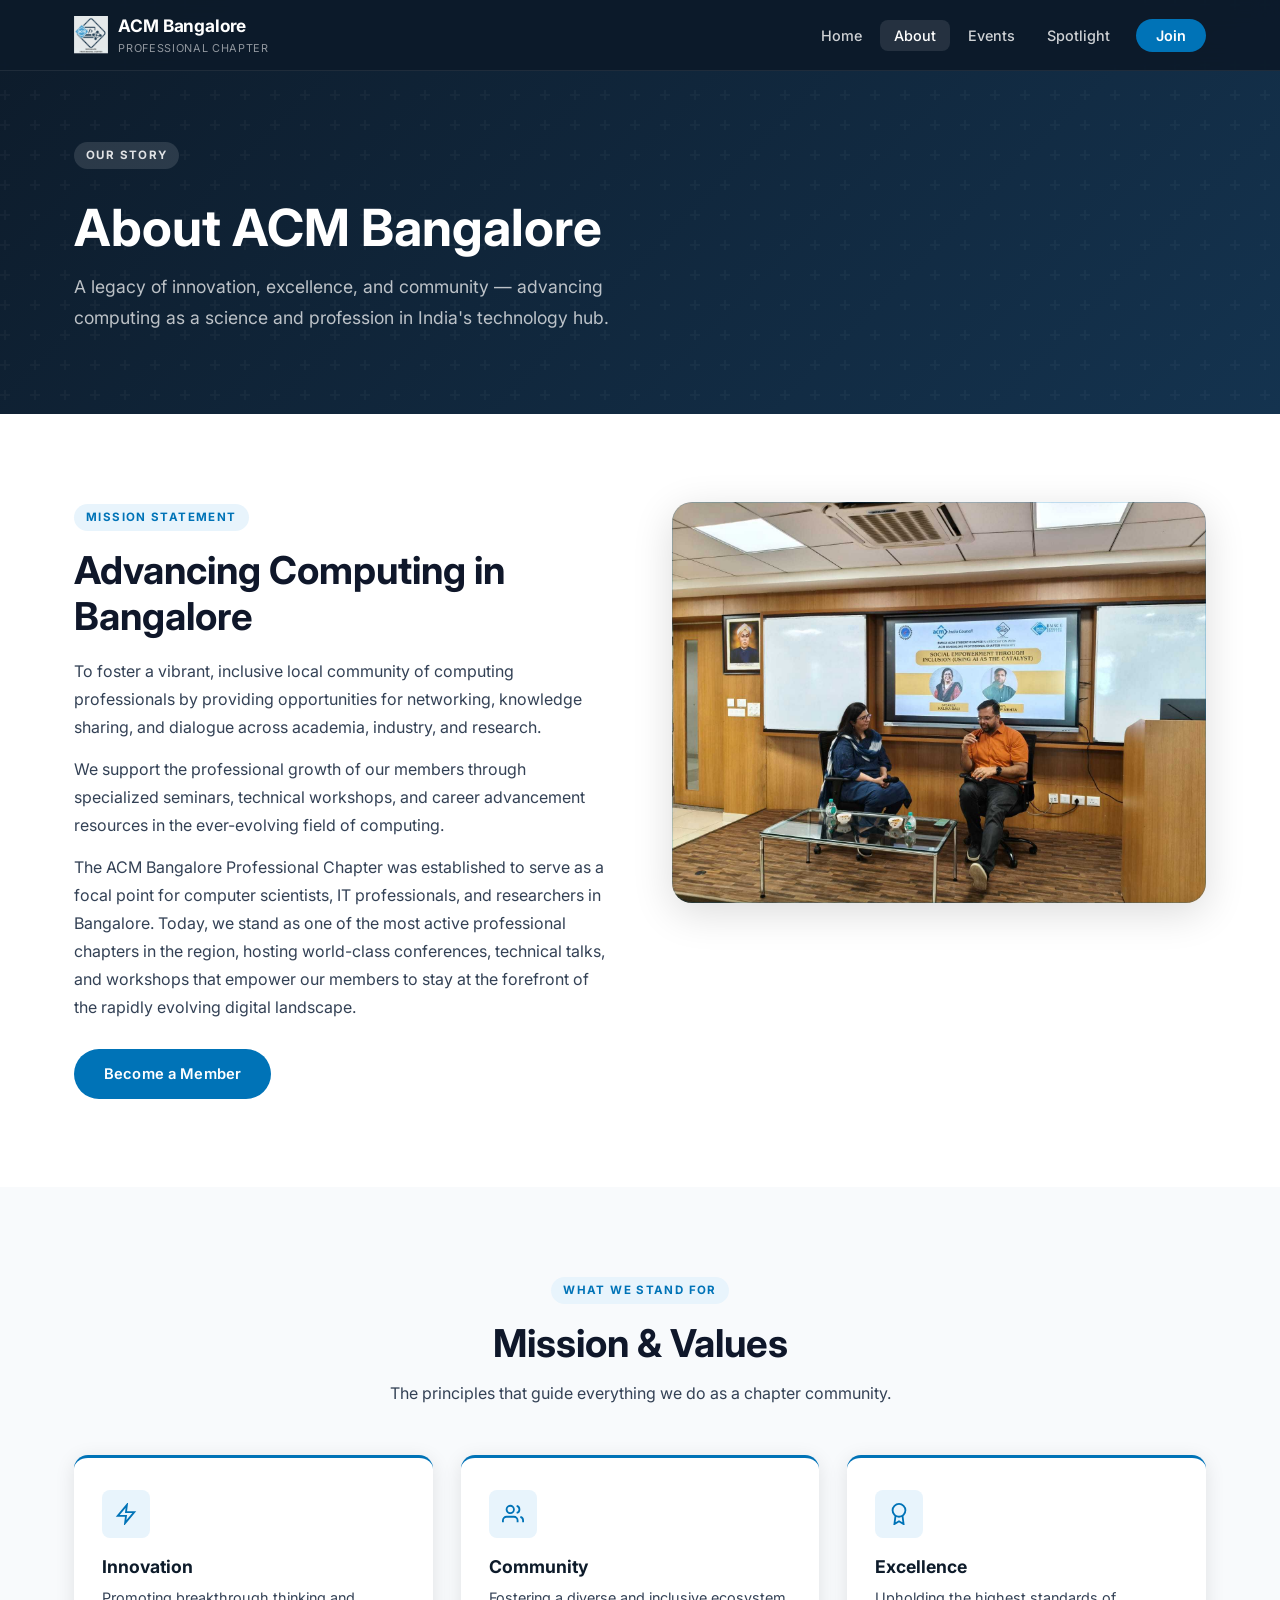
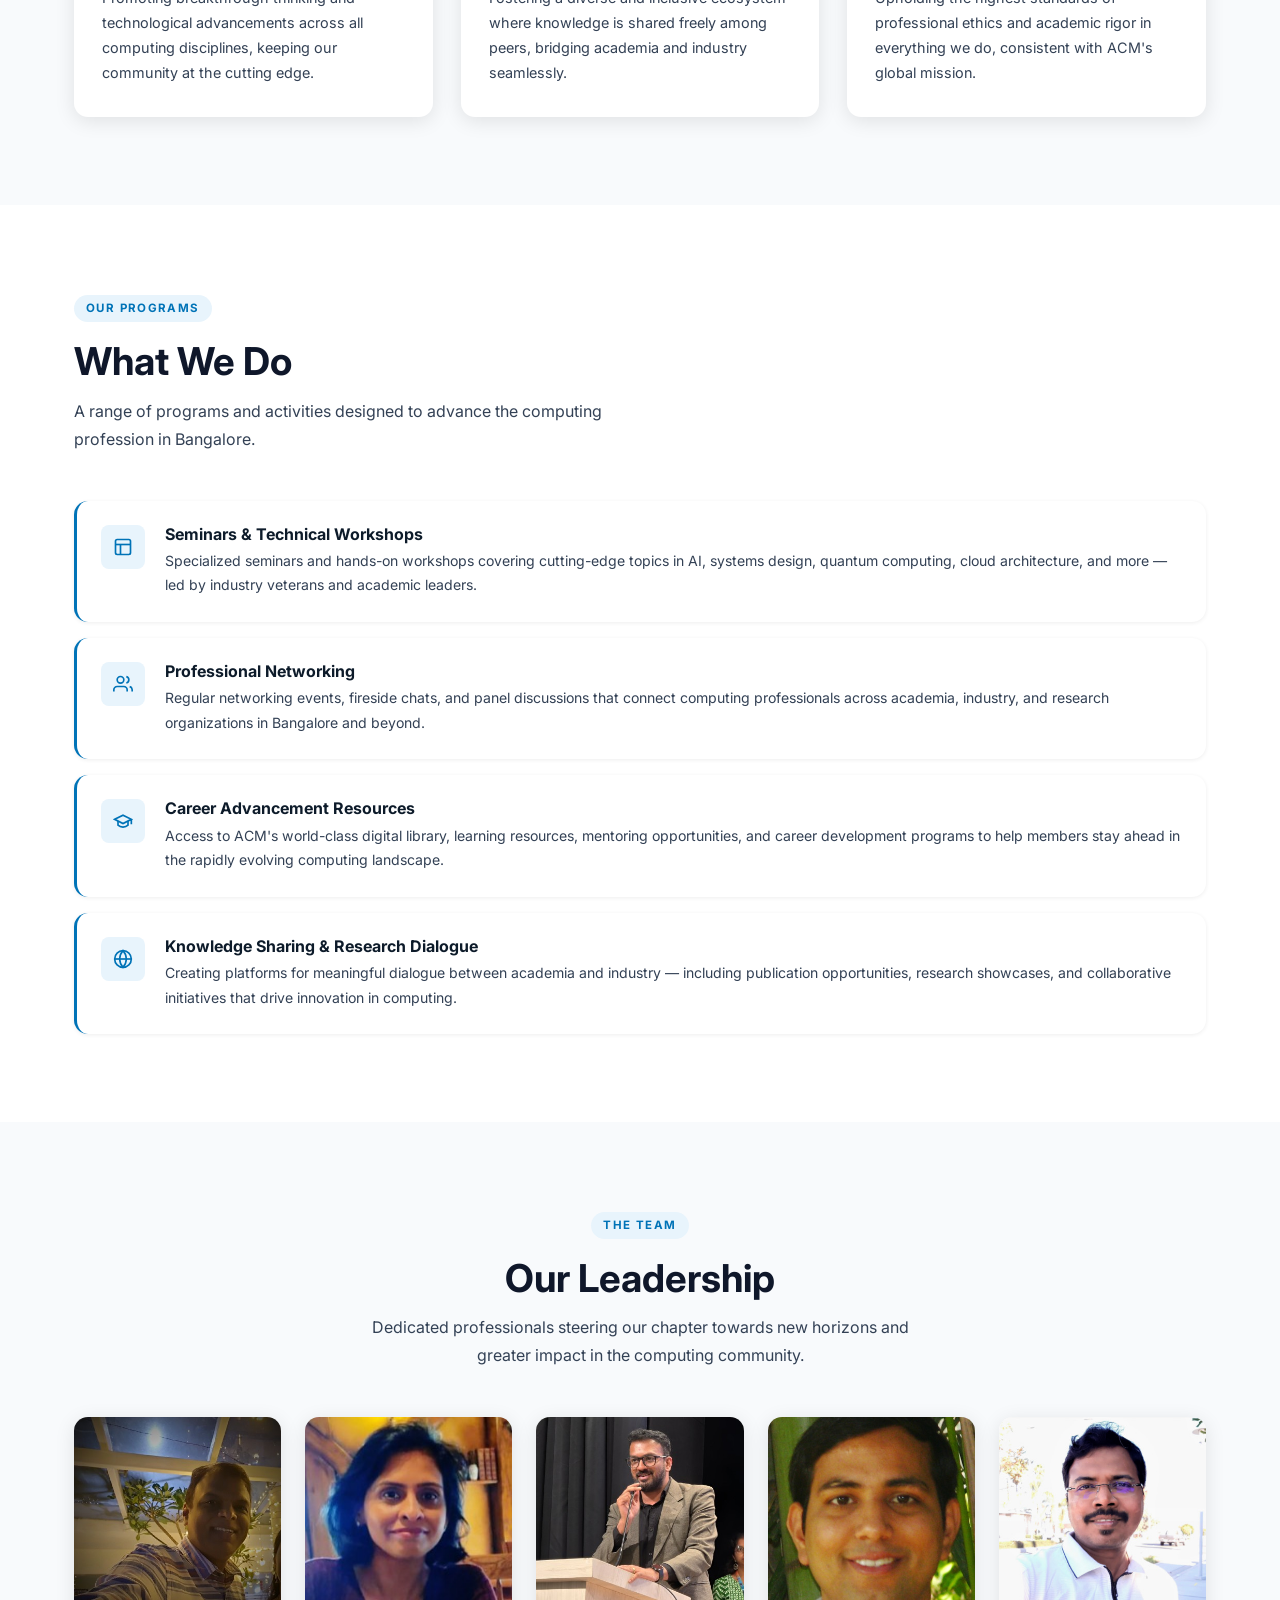
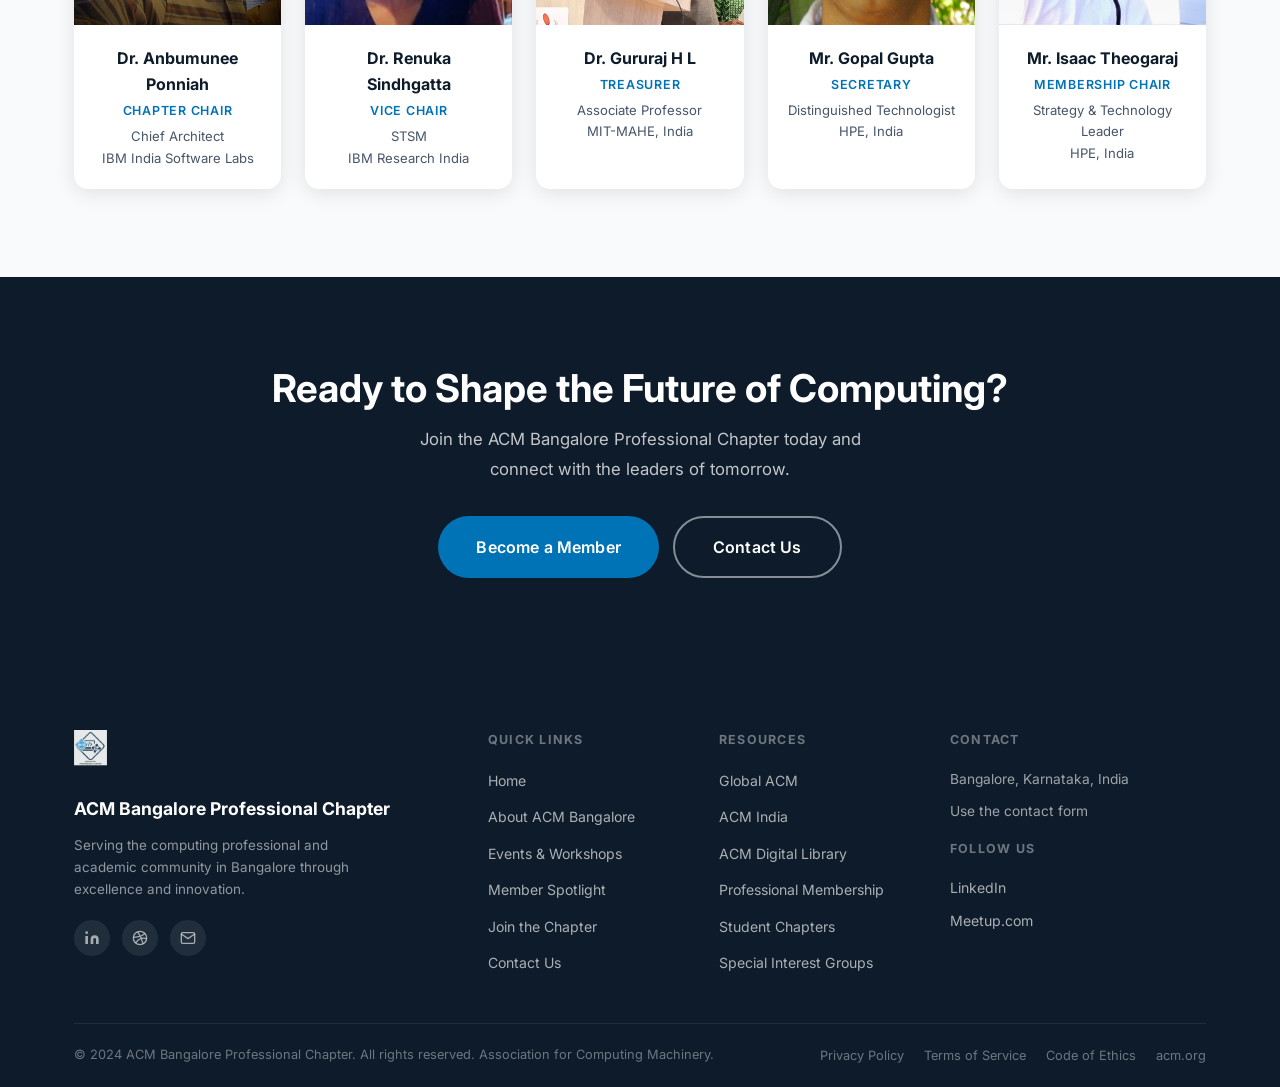
==== about.html @ e09d0a2e "Initial commit: ACM Bangalore Professional Chapter Website" ====
<!DOCTYPE html>
<html lang="en">
<head>
  <meta charset="UTF-8" />
  <meta name="viewport" content="width=device-width, initial-scale=1.0" />
  <title>About — ACM Bangalore Professional Chapter</title>
  <meta name="description" content="Learn about the ACM Bangalore Professional Chapter — our mission, values, and the leadership team driving our community forward." />
  <link rel="stylesheet" href="style.css" />
  <style>
    /* ---- MISSION COLUMNS ---- */
    .mission-block {
      display: grid;
      grid-template-columns: 1fr 1fr;
      gap: 64px;
      align-items: start;
    }
    .mission-block__visual {
      border-radius: 20px;
      overflow: hidden;
      box-shadow: var(--shadow-lg);
      aspect-ratio: 4/3;
      position: relative;
    }
    .mission-block__visual img {
      width: 100%; height: 100%;
      object-fit: cover;
      object-position: center;
    }
    .mission-block__visual::after {
      content: '';
      position: absolute;
      inset: 0;
      border-radius: 20px;
      border: 1.5px solid rgba(0,115,183,0.2);
      pointer-events: none;
    }

    /* ---- VALUES ---- */
    .value-card {
      background: var(--white);
      border-radius: var(--radius);
      padding: 32px 28px;
      box-shadow: var(--shadow-md);
      border-top: 3px solid var(--blue);
      transition: transform var(--transition), box-shadow var(--transition);
    }
    .value-card:hover {
      transform: translateY(-4px);
      box-shadow: var(--shadow-lg);
    }
    .value-card__icon {
      width: 48px; height: 48px;
      background: var(--blue-light);
      border-radius: var(--radius-sm);
      display: flex;
      align-items: center;
      justify-content: center;
      color: var(--blue);
      margin-bottom: 18px;
    }
    .value-card h3 { color: var(--navy); font-size: 1.1rem; }
    .value-card p { margin-top: 8px; font-size: 0.9rem; }

    /* ---- LEADERSHIP ---- */
    .leadership-grid {
      display: grid;
      grid-template-columns: repeat(auto-fill, minmax(200px, 1fr));
      gap: 24px;
    }

    /* ---- WHAT WE DO ---- */
    .wwd-item {
      display: flex;
      gap: 20px;
      align-items: flex-start;
      padding: 24px;
      background: var(--white);
      border-radius: var(--radius);
      box-shadow: var(--shadow-sm);
      border-left: 3px solid var(--blue);
    }
    .wwd-item__icon {
      width: 44px; height: 44px;
      background: var(--blue-light);
      border-radius: var(--radius-sm);
      display: flex;
      align-items: center;
      justify-content: center;
      flex-shrink: 0;
      color: var(--blue);
    }
    .wwd-item h4 { color: var(--navy); font-size: 1rem; margin-bottom: 5px; }
    .wwd-item p  { font-size: 0.88rem; }

    @media (max-width: 850px) {
      .mission-block { grid-template-columns: 1fr; gap: 36px; }
    }
    @media (max-width: 600px) {
      .leadership-grid { grid-template-columns: repeat(2, 1fr); }
    }
    @media (max-width: 380px) {
      .leadership-grid { grid-template-columns: 1fr; }
    }
  </style>
</head>
<body>

  <!-- ============ NAVIGATION ============ -->
  <nav class="nav" role="navigation" aria-label="Main navigation">
    <div class="nav__inner">
      <a href="index.html" class="nav__brand">
        <img src="assets/image1.png" alt="ACM Bangalore Chapter Logo" class="nav__logo" />
        
        <div class="nav__name">
          ACM Bangalore
          <span>Professional Chapter</span>
        </div>
      </a>
      <ul class="nav__links" id="navLinks">
        <li><a href="index.html">Home</a></li>
        <li><a href="about.html" class="active">About</a></li>
        <li><a href="events.html">Events</a></li>
        <li><a href="spotlight.html">Spotlight</a></li>
        <li><a href="join.html" class="btn-join">Join</a></li>
      </ul>
      <button class="nav__toggle" id="navToggle" aria-label="Toggle menu">
        <span></span><span></span><span></span>
      </button>
    </div>
  </nav>

  <!-- ============ PAGE HERO ============ -->
  <div class="page-hero">
    <div class="container page-hero__content">
      <span class="section-label" style="background:rgba(255,255,255,0.12); color:rgba(255,255,255,0.85);">Our Story</span>
      <h1>About ACM Bangalore</h1>
      <p>A legacy of innovation, excellence, and community — advancing computing as a science and profession in India's technology hub.</p>
    </div>
  </div>

  <!-- ============ MISSION STATEMENT ============ -->
  <section class="section">
    <div class="container">
      <div class="mission-block">
        <div>
          <span class="section-label">Mission Statement</span>
          <h2>Advancing Computing in Bangalore</h2>
          <p style="margin-top: 18px; font-size: 1rem;">
            To foster a vibrant, inclusive local community of computing professionals by providing opportunities for networking, knowledge sharing, and dialogue across academia, industry, and research.
          </p>
          <p style="margin-top: 14px; font-size: 1rem;">
            We support the professional growth of our members through specialized seminars, technical workshops, and career advancement resources in the ever-evolving field of computing.
          </p>
          <p style="margin-top: 14px; font-size: 1rem;">
            The ACM Bangalore Professional Chapter was established to serve as a focal point for computer scientists, IT professionals, and researchers in Bangalore. Today, we stand as one of the most active professional chapters in the region, hosting world-class conferences, technical talks, and workshops that empower our members to stay at the forefront of the rapidly evolving digital landscape.
          </p>
          <div style="margin-top: 28px;">
            <a href="join.html" class="btn btn--primary">Become a Member</a>
          </div>
        </div>
        <div class="mission-block__visual">
          <img src="assets/image3.png" alt="Computing professionals collaborating" />
        </div>
      </div>
    </div>
  </section>

  <!-- ============ MISSION & VALUES ============ -->
  <section class="section section--gray">
    <div class="container">
      <div class="text-center" style="max-width: 560px; margin: 0 auto 48px;">
        <span class="section-label">What We Stand For</span>
        <h2>Mission &amp; Values</h2>
        <p style="margin-top: 12px;">The principles that guide everything we do as a chapter community.</p>
      </div>
      <div class="grid-3">
        <div class="value-card">
          <div class="value-card__icon">
            <svg width="22" height="22" viewBox="0 0 24 24" fill="none" stroke="currentColor" stroke-width="2"><polygon points="13 2 3 14 12 14 11 22 21 10 12 10 13 2"/></svg>
          </div>
          <h3>Innovation</h3>
          <p>Promoting breakthrough thinking and technological advancements across all computing disciplines, keeping our community at the cutting edge.</p>
        </div>
        <div class="value-card">
          <div class="value-card__icon">
            <svg width="22" height="22" viewBox="0 0 24 24" fill="none" stroke="currentColor" stroke-width="2"><path d="M17 21v-2a4 4 0 0 0-4-4H5a4 4 0 0 0-4 4v2"/><circle cx="9" cy="7" r="4"/><path d="M23 21v-2a4 4 0 0 0-3-3.87"/><path d="M16 3.13a4 4 0 0 1 0 7.75"/></svg>
          </div>
          <h3>Community</h3>
          <p>Fostering a diverse and inclusive ecosystem where knowledge is shared freely among peers, bridging academia and industry seamlessly.</p>
        </div>
        <div class="value-card">
          <div class="value-card__icon">
            <svg width="22" height="22" viewBox="0 0 24 24" fill="none" stroke="currentColor" stroke-width="2"><circle cx="12" cy="8" r="7"/><polyline points="8.21 13.89 7 23 12 20 17 23 15.79 13.88"/></svg>
          </div>
          <h3>Excellence</h3>
          <p>Upholding the highest standards of professional ethics and academic rigor in everything we do, consistent with ACM's global mission.</p>
        </div>
      </div>
    </div>
  </section>

  <!-- ============ WHAT WE DO ============ -->
  <section class="section">
    <div class="container">
      <div style="max-width: 560px; margin-bottom: 48px;">
        <span class="section-label">Our Programs</span>
        <h2>What We Do</h2>
        <p style="margin-top: 12px;">A range of programs and activities designed to advance the computing profession in Bangalore.</p>
      </div>
      <div style="display: flex; flex-direction: column; gap: 16px;">
        <div class="wwd-item">
          <div class="wwd-item__icon">
            <svg width="20" height="20" viewBox="0 0 24 24" fill="none" stroke="currentColor" stroke-width="2"><rect x="3" y="3" width="18" height="18" rx="2"/><path d="M3 9h18"/><path d="M9 21V9"/></svg>
          </div>
          <div>
            <h4>Seminars &amp; Technical Workshops</h4>
            <p>Specialized seminars and hands-on workshops covering cutting-edge topics in AI, systems design, quantum computing, cloud architecture, and more — led by industry veterans and academic leaders.</p>
          </div>
        </div>
        <div class="wwd-item">
          <div class="wwd-item__icon">
            <svg width="20" height="20" viewBox="0 0 24 24" fill="none" stroke="currentColor" stroke-width="2"><path d="M17 21v-2a4 4 0 0 0-4-4H5a4 4 0 0 0-4 4v2"/><circle cx="9" cy="7" r="4"/><path d="M23 21v-2a4 4 0 0 0-3-3.87"/><path d="M16 3.13a4 4 0 0 1 0 7.75"/></svg>
          </div>
          <div>
            <h4>Professional Networking</h4>
            <p>Regular networking events, fireside chats, and panel discussions that connect computing professionals across academia, industry, and research organizations in Bangalore and beyond.</p>
          </div>
        </div>
        <div class="wwd-item">
          <div class="wwd-item__icon">
            <svg width="20" height="20" viewBox="0 0 24 24" fill="none" stroke="currentColor" stroke-width="2"><path d="M22 10v6M2 10l10-5 10 5-10 5z"/><path d="M6 12v5c3 3 9 3 12 0v-5"/></svg>
          </div>
          <div>
            <h4>Career Advancement Resources</h4>
            <p>Access to ACM's world-class digital library, learning resources, mentoring opportunities, and career development programs to help members stay ahead in the rapidly evolving computing landscape.</p>
          </div>
        </div>
        <div class="wwd-item">
          <div class="wwd-item__icon">
            <svg width="20" height="20" viewBox="0 0 24 24" fill="none" stroke="currentColor" stroke-width="2"><circle cx="12" cy="12" r="10"/><line x1="2" y1="12" x2="22" y2="12"/><path d="M12 2a15.3 15.3 0 0 1 4 10 15.3 15.3 0 0 1-4 10 15.3 15.3 0 0 1-4-10 15.3 15.3 0 0 1 4-10z"/></svg>
          </div>
          <div>
            <h4>Knowledge Sharing &amp; Research Dialogue</h4>
            <p>Creating platforms for meaningful dialogue between academia and industry — including publication opportunities, research showcases, and collaborative initiatives that drive innovation in computing.</p>
          </div>
        </div>
      </div>
    </div>
  </section>

  <!-- ============ LEADERSHIP TEAM ============ -->
  <section class="section section--gray">
    <div class="container">
      <div class="text-center" style="max-width: 560px; margin: 0 auto 48px;">
        <span class="section-label">The Team</span>
        <h2>Our Leadership</h2>
        <p style="margin-top: 12px;">Dedicated professionals steering our chapter towards new horizons and greater impact in the computing community.</p>
      </div>
      <div class="leadership-grid">

        <div class="person-card">
          <img src="assets/image4.jpeg" alt="Dr. Anbumunee Ponniah" class="person-card__img" />
          <div class="person-card__body">
            <div class="person-card__name">Dr. Anbumunee Ponniah</div>
            <div class="person-card__role">Chapter Chair</div>
            <div class="person-card__org">Chief Architect<br>IBM India Software Labs</div>
          </div>
        </div>

        <div class="person-card">
          <img src="assets/image5.jpeg" alt="Dr. Renuka Sindhgatta" class="person-card__img" />
          <div class="person-card__body">
            <div class="person-card__name">Dr. Renuka Sindhgatta</div>
            <div class="person-card__role">Vice Chair</div>
            <div class="person-card__org">STSM<br>IBM Research India</div>
          </div>
        </div>

        <div class="person-card">
          <img src="assets/image6.jpeg" alt="Dr. Gururaj H L" class="person-card__img" />
          <div class="person-card__body">
            <div class="person-card__name">Dr. Gururaj H L</div>
            <div class="person-card__role">Treasurer</div>
            <div class="person-card__org">Associate Professor<br>MIT-MAHE, India</div>
          </div>
        </div>

        <div class="person-card">
          <img src="assets/image7.jpeg" alt="Mr. Gopal Gupta" class="person-card__img" />
          <div class="person-card__body">
            <div class="person-card__name">Mr. Gopal Gupta</div>
            <div class="person-card__role">Secretary</div>
            <div class="person-card__org">Distinguished Technologist<br>HPE, India</div>
          </div>
        </div>

        <div class="person-card">
          <img src="assets/image8.jpeg" alt="Mr. Isaac Theogaraj" class="person-card__img" />
          <div class="person-card__body">
            <div class="person-card__name">Mr. Isaac Theogaraj</div>
            <div class="person-card__role">Membership Chair</div>
            <div class="person-card__org">Strategy &amp; Technology Leader<br>HPE, India</div>
          </div>
        </div>

      </div>
    </div>
  </section>

  <!-- ============ CTA ============ -->
  <section class="section section--navy">
    <div class="container text-center">
      <h2 style="color:var(--white);">Ready to Shape the Future of Computing?</h2>
      <p style="margin-top: 14px; font-size: 1.05rem; max-width: 500px; margin-left: auto; margin-right: auto;">
        Join the ACM Bangalore Professional Chapter today and connect with the leaders of tomorrow.
      </p>
      <div style="display: flex; gap: 14px; justify-content: center; flex-wrap: wrap; margin-top: 32px;">
        <a href="join.html" class="btn btn--primary btn--lg">Become a Member</a>
        <a href="join.html#contact" class="btn btn--outline btn--lg">Contact Us</a>
      </div>
    </div>
  </section>

  <!-- ============ FOOTER ============ -->
  <footer class="footer" role="contentinfo">
    <div class="container">
      <div class="footer__grid">
        <div class="footer__brand">
          <div style="display:flex; align-items:center; gap:10px; margin-bottom:14px;">
            <img src="assets/image1.png" alt="ACM Bangalore Logo" style="height:36px; width:auto;" />
            
          </div>
          <div class="footer__brand-name">ACM Bangalore Professional Chapter</div>
          <p class="footer__tagline">Serving the computing professional and academic community in Bangalore through excellence and innovation.</p>
          <div class="footer__social">
            <a href="https://www.linkedin.com/in/acm-bangalore-professional-chapter-041b463b0/" target="_blank" rel="noopener" aria-label="LinkedIn">
              <svg width="16" height="16" viewBox="0 0 24 24" fill="currentColor"><path d="M16 8a6 6 0 0 1 6 6v7h-4v-7a2 2 0 0 0-2-2 2 2 0 0 0-2 2v7h-4v-7a6 6 0 0 1 6-6z"/><rect x="2" y="9" width="4" height="12"/><circle cx="4" cy="4" r="2"/></svg>
            </a>
            <a href="https://www.meetup.com/acm-bangalore/" target="_blank" rel="noopener" aria-label="Meetup">
              <svg width="16" height="16" viewBox="0 0 24 24" fill="none" stroke="currentColor" stroke-width="2"><circle cx="12" cy="12" r="10"/><path d="M8.56 2.75c4.37 6.03 6.02 9.42 8.03 17.72m2.54-15.38c-3.72 4.35-8.94 5.66-16.88 5.85m19.5 1.9c-3.5-.93-6.63-.82-8.94 0-2.58.92-5.01 2.86-7.44 6.32"/></svg>
            </a>
            <a href="mailto:contact@acmbangalore.org" aria-label="Email">
              <svg width="16" height="16" viewBox="0 0 24 24" fill="none" stroke="currentColor" stroke-width="2"><path d="M4 4h16c1.1 0 2 .9 2 2v12c0 1.1-.9 2-2 2H4c-1.1 0-2-.9-2-2V6c0-1.1.9-2 2-2z"/><polyline points="22,6 12,13 2,6"/></svg>
            </a>
          </div>
        </div>
        <div>
          <div class="footer__heading">Quick Links</div>
          <ul class="footer__links">
            <li><a href="index.html">Home</a></li>
            <li><a href="about.html">About ACM Bangalore</a></li>
            <li><a href="events.html">Events &amp; Workshops</a></li>
            <li><a href="spotlight.html">Member Spotlight</a></li>
            <li><a href="join.html">Join the Chapter</a></li>
            <li><a href="join.html#contact">Contact Us</a></li>
          </ul>
        </div>
        <div>
          <div class="footer__heading">Resources</div>
          <ul class="footer__links">
            <li><a href="https://www.acm.org/" target="_blank" rel="noopener">Global ACM</a></li>
            <li><a href="https://india.acm.org/" target="_blank" rel="noopener">ACM India</a></li>
            <li><a href="https://dl.acm.org/" target="_blank" rel="noopener">ACM Digital Library</a></li>
            <li><a href="https://www.acm.org/membership" target="_blank" rel="noopener">Professional Membership</a></li>
            <li><a href="https://www.acm.org/chapters/student-chapters" target="_blank" rel="noopener">Student Chapters</a></li>
            <li><a href="https://www.acm.org/special-interest-groups" target="_blank" rel="noopener">Special Interest Groups</a></li>
          </ul>
        </div>
        <div class="footer__contact">
          <div class="footer__heading">Contact</div>
          <p>Bangalore, Karnataka, India</p>
          <p>Use the contact form</p>
          <div style="margin-top:16px;">
            <div class="footer__heading">Follow Us</div>
            <ul class="footer__links">
              <li><a href="https://www.linkedin.com/in/acm-bangalore-professional-chapter-041b463b0/" target="_blank" rel="noopener">LinkedIn</a></li>
              <li><a href="https://www.meetup.com/acm-bangalore/" target="_blank" rel="noopener">Meetup.com</a></li>
            </ul>
          </div>
        </div>
      </div>
      <div class="footer__bottom">
        <p>© 2024 ACM Bangalore Professional Chapter. All rights reserved. Association for Computing Machinery.</p>
        <div class="footer__bottom-links">
          <a href="#">Privacy Policy</a>
          <a href="#">Terms of Service</a>
          <a href="#">Code of Ethics</a>
          <a href="https://www.acm.org/" target="_blank" rel="noopener">acm.org</a>
        </div>
      </div>
    </div>
  </footer>

  <script>
    const toggle = document.getElementById('navToggle');
    const links  = document.getElementById('navLinks');
    toggle.addEventListener('click', () => links.classList.toggle('open'));
  </script>
</body>
</html>
---- style.css ----
/* ============================================================
   ACM Bangalore Professional Chapter — Shared Stylesheet
   ============================================================ */

/* --- Google Fonts --- */
@import url('https://fonts.googleapis.com/css2?family=Inter:wght@300;400;500;600;700;800&family=Playfair+Display:wght@700;800&display=swap');

/* --- CSS Variables --- */
:root {
  --navy:        #0d1b2a;
  --navy-light:  #162235;
  --blue:        #0073b7;
  --blue-dark:   #005a91;
  --blue-light:  #e8f4fc;
  --accent:      #e85d04;
  --gray-50:     #f8fafc;
  --gray-100:    #f1f5f9;
  --gray-200:    #e2e8f0;
  --gray-400:    #94a3b8;
  --gray-600:    #475569;
  --gray-700:    #334155;
  --gray-900:    #0f172a;
  --white:       #ffffff;
  --shadow-sm:   0 1px 4px rgba(0,0,0,0.07);
  --shadow-md:   0 4px 20px rgba(0,0,0,0.10);
  --shadow-lg:   0 10px 40px rgba(0,0,0,0.14);
  --radius:      14px;
  --radius-sm:   8px;
  --transition:  0.25s ease;
}

/* --- Reset & Base --- */
*, *::before, *::after { box-sizing: border-box; margin: 0; padding: 0; }

html { scroll-behavior: smooth; font-size: 16px; }

body {
  font-family: 'Inter', system-ui, sans-serif;
  color: var(--gray-900);
  background: var(--white);
  line-height: 1.65;
  -webkit-font-smoothing: antialiased;
}

img { max-width: 100%; display: block; }
a { text-decoration: none; color: inherit; }
ul { list-style: none; }

/* --- Typography --- */
h1, h2, h3, h4, h5 { font-weight: 700; line-height: 1.2; }
h1 { font-size: clamp(2rem, 4vw, 3.25rem); }
h2 { font-size: clamp(1.6rem, 3vw, 2.4rem); }
h3 { font-size: clamp(1.1rem, 2vw, 1.4rem); }
h4 { font-size: 1.05rem; }

p { color: var(--gray-700); line-height: 1.75; }

.section-label {
  display: inline-block;
  font-size: 0.72rem;
  font-weight: 700;
  letter-spacing: 0.12em;
  text-transform: uppercase;
  color: var(--blue);
  background: var(--blue-light);
  padding: 4px 12px;
  border-radius: 999px;
  margin-bottom: 16px;
}

/* --- Layout Utilities --- */
.container { max-width: 1180px; margin: 0 auto; padding: 0 24px; }
.section    { padding: 88px 0; }
.section--gray { background: var(--gray-50); }
.section--navy { background: var(--navy); color: var(--white); }
.section--navy p { color: rgba(255,255,255,0.75); }

.grid-2 { display: grid; grid-template-columns: repeat(auto-fit, minmax(280px, 1fr)); gap: 28px; }
.grid-3 { display: grid; grid-template-columns: repeat(auto-fit, minmax(260px, 1fr)); gap: 28px; }
.grid-4 { display: grid; grid-template-columns: repeat(auto-fit, minmax(220px, 1fr)); gap: 24px; }

.flex-center { display: flex; align-items: center; justify-content: center; }
.flex-between { display: flex; align-items: center; justify-content: space-between; }
.gap-sm { gap: 12px; }
.gap-md { gap: 20px; }

.text-center { text-align: center; }
.mt-xs { margin-top: 8px; }
.mt-sm { margin-top: 16px; }
.mt-md { margin-top: 28px; }
.mt-lg { margin-top: 48px; }

/* ============================================================
   NAVIGATION
   ============================================================ */
.nav {
  position: fixed;
  top: 0; left: 0; right: 0;
  z-index: 1000;
  background: rgba(13, 27, 42, 0.96);
  backdrop-filter: blur(12px);
  border-bottom: 1px solid rgba(255,255,255,0.08);
  transition: box-shadow var(--transition);
}

.nav__inner {
  display: flex;
  align-items: center;
  justify-content: space-between;
  height: 70px;
  max-width: 1180px;
  margin: 0 auto;
  padding: 0 24px;
}

.nav__brand {
  display: flex;
  align-items: center;
  gap: 10px;
  text-decoration: none;
}

.nav__logo {
  height: 38px;
  width: auto;
}

.nav__logo--acm {
  height: 30px;
  width: auto;
  opacity: 0.9;
}

.nav__name {
  font-size: 1.08rem;
  font-weight: 700;
  color: var(--white);
  letter-spacing: -0.01em;
}

.nav__name span {
  display: block;
  font-size: 0.68rem;
  font-weight: 400;
  letter-spacing: 0.06em;
  color: rgba(255,255,255,0.55);
  text-transform: uppercase;
}

.nav__links {
  display: flex;
  align-items: center;
  gap: 4px;
}

.nav__links a {
  color: rgba(255,255,255,0.8);
  font-size: 0.9rem;
  font-weight: 500;
  padding: 7px 14px;
  border-radius: var(--radius-sm);
  transition: all var(--transition);
}

.nav__links a:hover,
.nav__links a.active {
  color: var(--white);
  background: rgba(255,255,255,0.1);
}

.nav__links .btn-join {
  color: var(--white);
  background: var(--blue);
  padding: 8px 20px;
  border-radius: 999px;
  font-weight: 600;
  margin-left: 8px;
  transition: background var(--transition), transform var(--transition);
}

.nav__links .btn-join:hover {
  background: var(--blue-dark);
  transform: translateY(-1px);
}

/* Hamburger */
.nav__toggle {
  display: none;
  flex-direction: column;
  gap: 5px;
  cursor: pointer;
  padding: 4px;
}
.nav__toggle span {
  display: block;
  width: 24px; height: 2px;
  background: var(--white);
  border-radius: 2px;
  transition: var(--transition);
}

/* ============================================================
   BUTTONS
   ============================================================ */
.btn {
  display: inline-flex;
  align-items: center;
  gap: 8px;
  padding: 13px 30px;
  border-radius: 999px;
  font-size: 0.92rem;
  font-weight: 600;
  font-family: inherit;
  cursor: pointer;
  border: none;
  transition: all var(--transition);
  text-decoration: none;
  letter-spacing: 0.01em;
}

.btn--primary {
  background: var(--blue);
  color: var(--white);
}
.btn--primary:hover {
  background: var(--blue-dark);
  transform: translateY(-2px);
  box-shadow: 0 6px 20px rgba(0,115,183,0.35);
}

.btn--outline {
  background: transparent;
  color: var(--white);
  border: 2px solid rgba(255,255,255,0.5);
}
.btn--outline:hover {
  background: rgba(255,255,255,0.1);
  border-color: var(--white);
  transform: translateY(-2px);
}

.btn--outline-blue {
  background: transparent;
  color: var(--blue);
  border: 2px solid var(--blue);
}
.btn--outline-blue:hover {
  background: var(--blue);
  color: var(--white);
  transform: translateY(-2px);
}

.btn--accent {
  background: var(--accent);
  color: var(--white);
}
.btn--accent:hover {
  background: #c74d03;
  transform: translateY(-2px);
  box-shadow: 0 6px 20px rgba(232,93,4,0.35);
}

.btn--sm { padding: 9px 20px; font-size: 0.84rem; }
.btn--lg { padding: 16px 38px; font-size: 1rem; }

/* ============================================================
   PAGE HERO (non-home pages)
   ============================================================ */
.page-hero {
  background: linear-gradient(135deg, var(--navy) 0%, #14334f 100%);
  color: var(--white);
  padding: 140px 0 80px;
  position: relative;
  overflow: hidden;
}

.page-hero::before {
  content: '';
  position: absolute;
  inset: 0;
  background: url("data:image/svg+xml,%3Csvg width='60' height='60' viewBox='0 0 60 60' xmlns='http://www.w3.org/2000/svg'%3E%3Cg fill='none' fill-rule='evenodd'%3E%3Cg fill='%23ffffff' fill-opacity='0.03'%3E%3Cpath d='M36 34v-4h-2v4h-4v2h4v4h2v-4h4v-2h-4zm0-30V0h-2v4h-4v2h4v4h2V6h4V4h-4zM6 34v-4H4v4H0v2h4v4h2v-4h4v-2H6zM6 4V0H4v4H0v2h4v4h2V6h4V4H6z'/%3E%3C/g%3E%3C/g%3E%3C/svg%3E");
}

.page-hero__content {
  position: relative;
  z-index: 1;
}

.page-hero h1 { color: var(--white); margin-top: 12px; }
.page-hero p  { color: rgba(255,255,255,0.72); margin-top: 14px; font-size: 1.1rem; max-width: 560px; }

/* ============================================================
   CARDS
   ============================================================ */
.card {
  background: var(--white);
  border-radius: var(--radius);
  box-shadow: var(--shadow-md);
  overflow: hidden;
  transition: transform var(--transition), box-shadow var(--transition);
}

.card:hover {
  transform: translateY(-4px);
  box-shadow: var(--shadow-lg);
}

.card__body { padding: 28px; }
.card__img { width: 100%; aspect-ratio: 16/10; object-fit: cover; }

/* ============================================================
   STAT CARDS
   ============================================================ */
.stat-card {
  background: var(--white);
  border-radius: var(--radius);
  padding: 28px 24px;
  box-shadow: var(--shadow-md);
  text-align: center;
  border-top: 3px solid var(--blue);
}

.stat-card__number {
  font-size: 2.4rem;
  font-weight: 800;
  color: var(--navy);
  line-height: 1;
}

.stat-card__label {
  font-size: 0.85rem;
  color: var(--gray-600);
  margin-top: 6px;
  font-weight: 500;
}

/* ============================================================
   EVENT CARD
   ============================================================ */
.event-card {
  background: var(--white);
  border-radius: var(--radius);
  box-shadow: var(--shadow-md);
  padding: 28px 32px;
  display: flex;
  gap: 28px;
  align-items: flex-start;
  transition: transform var(--transition), box-shadow var(--transition);
  border-left: 4px solid var(--blue);
}

.event-card:hover {
  transform: translateY(-3px);
  box-shadow: var(--shadow-lg);
}

.event-card__date {
  min-width: 64px;
  text-align: center;
  background: var(--blue);
  color: var(--white);
  border-radius: var(--radius-sm);
  padding: 10px 8px;
}

.event-card__date .month {
  font-size: 0.68rem;
  font-weight: 700;
  letter-spacing: 0.08em;
  text-transform: uppercase;
  opacity: 0.85;
}

.event-card__date .day {
  font-size: 1.9rem;
  font-weight: 800;
  line-height: 1;
  margin-top: 2px;
}

.event-card__content { flex: 1; }
.event-card__type {
  font-size: 0.72rem;
  font-weight: 700;
  letter-spacing: 0.1em;
  text-transform: uppercase;
  color: var(--blue);
  background: var(--blue-light);
  padding: 3px 10px;
  border-radius: 999px;
  display: inline-block;
  margin-bottom: 10px;
}

.event-card__title {
  font-size: 1.2rem;
  font-weight: 700;
  color: var(--navy);
  line-height: 1.3;
}

.event-card__meta {
  display: flex;
  flex-wrap: wrap;
  gap: 16px;
  margin-top: 12px;
}

.event-card__meta-item {
  display: flex;
  align-items: center;
  gap: 6px;
  font-size: 0.85rem;
  color: var(--gray-600);
}

.event-card__meta-item svg {
  flex-shrink: 0;
  color: var(--blue);
}

.event-card__action { margin-left: auto; align-self: center; }

/* ============================================================
   LEADERSHIP / PERSON CARD
   ============================================================ */
.person-card {
  background: var(--white);
  border-radius: var(--radius);
  box-shadow: var(--shadow-md);
  overflow: hidden;
  text-align: center;
  transition: transform var(--transition), box-shadow var(--transition);
}

.person-card:hover {
  transform: translateY(-4px);
  box-shadow: var(--shadow-lg);
}

.person-card__img {
  width: 100%;
  aspect-ratio: 1/1;
  object-fit: cover;
  object-position: top center;
}

.person-card__body { padding: 20px; }

.person-card__name {
  font-size: 1rem;
  font-weight: 700;
  color: var(--navy);
}

.person-card__role {
  font-size: 0.78rem;
  font-weight: 600;
  color: var(--blue);
  text-transform: uppercase;
  letter-spacing: 0.06em;
  margin-top: 4px;
}

.person-card__org {
  font-size: 0.82rem;
  color: var(--gray-600);
  margin-top: 4px;
}

/* ============================================================
   FORM STYLES
   ============================================================ */
.form-group { margin-bottom: 20px; }

.form-group label {
  display: block;
  font-size: 0.88rem;
  font-weight: 600;
  color: var(--gray-700);
  margin-bottom: 7px;
}

.form-group input,
.form-group textarea,
.form-group select {
  width: 100%;
  padding: 13px 16px;
  border: 1.5px solid var(--gray-200);
  border-radius: var(--radius-sm);
  font-family: inherit;
  font-size: 0.92rem;
  color: var(--gray-900);
  background: var(--white);
  transition: border-color var(--transition), box-shadow var(--transition);
  outline: none;
}

.form-group input:focus,
.form-group textarea:focus,
.form-group select:focus {
  border-color: var(--blue);
  box-shadow: 0 0 0 3px rgba(0,115,183,0.12);
}

.form-group textarea { resize: vertical; min-height: 110px; }

.form-row { display: grid; grid-template-columns: 1fr 1fr; gap: 16px; }

.form-note {
  font-size: 0.8rem;
  color: var(--gray-400);
  margin-top: 6px;
}

/* ============================================================
   BENEFIT PILLS / CHIPS
   ============================================================ */
.benefit-list {
  display: flex;
  flex-wrap: wrap;
  gap: 12px;
  margin-top: 20px;
}

.benefit-pill {
  display: flex;
  align-items: center;
  gap: 8px;
  background: var(--blue-light);
  color: var(--blue-dark);
  padding: 10px 18px;
  border-radius: 999px;
  font-size: 0.88rem;
  font-weight: 600;
}

.benefit-pill svg { flex-shrink: 0; }

/* ============================================================
   FOOTER
   ============================================================ */
.footer {
  background: var(--navy);
  color: rgba(255,255,255,0.75);
  padding: 64px 0 0;
}

.footer__grid {
  display: grid;
  grid-template-columns: 2fr 1fr 1fr 1.4fr;
  gap: 48px;
  padding-bottom: 48px;
}

.footer__brand img {
  height: 36px;
  width: auto;
  margin-bottom: 14px;
}

.footer__brand-name {
  font-size: 1.1rem;
  font-weight: 700;
  color: var(--white);
  margin-bottom: 10px;
}

.footer__tagline {
  font-size: 0.84rem;
  line-height: 1.65;
  color: rgba(255,255,255,0.55);
  max-width: 280px;
}

.footer__social {
  display: flex;
  gap: 12px;
  margin-top: 20px;
}

.footer__social a {
  width: 36px; height: 36px;
  background: rgba(255,255,255,0.08);
  border-radius: 50%;
  display: flex;
  align-items: center;
  justify-content: center;
  color: rgba(255,255,255,0.6);
  transition: all var(--transition);
}

.footer__social a:hover {
  background: var(--blue);
  color: var(--white);
  transform: translateY(-2px);
}

.footer__heading {
  font-size: 0.78rem;
  font-weight: 700;
  letter-spacing: 0.1em;
  text-transform: uppercase;
  color: rgba(255,255,255,0.4);
  margin-bottom: 16px;
}

.footer__links { display: flex; flex-direction: column; gap: 10px; }
.footer__links a {
  font-size: 0.88rem;
  color: rgba(255,255,255,0.65);
  transition: color var(--transition);
}
.footer__links a:hover { color: var(--white); }

.footer__contact { font-size: 0.88rem; }
.footer__contact p {
  color: rgba(255,255,255,0.6);
  font-size: 0.86rem;
  margin-bottom: 8px;
}

.footer__bottom {
  border-top: 1px solid rgba(255,255,255,0.08);
  padding: 20px 0;
  display: flex;
  align-items: center;
  justify-content: space-between;
  flex-wrap: wrap;
  gap: 12px;
}

.footer__bottom p {
  font-size: 0.8rem;
  color: rgba(255,255,255,0.4);
}

.footer__bottom-links {
  display: flex;
  gap: 20px;
}

.footer__bottom-links a {
  font-size: 0.8rem;
  color: rgba(255,255,255,0.4);
  transition: color var(--transition);
}

.footer__bottom-links a:hover { color: rgba(255,255,255,0.75); }

/* ============================================================
   DIVIDER
   ============================================================ */
.divider {
  height: 1px;
  background: var(--gray-200);
  margin: 0;
}

/* ============================================================
   TOAST NOTIFICATION
   ============================================================ */
.toast {
  position: fixed;
  bottom: 28px; right: 28px;
  background: var(--navy);
  color: var(--white);
  padding: 14px 22px;
  border-radius: var(--radius-sm);
  box-shadow: var(--shadow-lg);
  font-size: 0.9rem;
  font-weight: 500;
  z-index: 9999;
  opacity: 0;
  transform: translateY(12px);
  transition: all 0.35s ease;
  pointer-events: none;
}
.toast.show { opacity: 1; transform: translateY(0); }

/* ============================================================
   RESPONSIVE
   ============================================================ */
@media (max-width: 900px) {
  .footer__grid { grid-template-columns: 1fr 1fr; gap: 32px; }
  .event-card { flex-direction: column; }
  .event-card__action { margin-left: 0; margin-top: 12px; }
}

@media (max-width: 768px) {
  .section { padding: 64px 0; }
  .nav__links { display: none; flex-direction: column; position: absolute; top: 70px; left: 0; right: 0; background: var(--navy); padding: 16px 24px 20px; gap: 4px; }
  .nav__links.open { display: flex; }
  .nav__toggle { display: flex; }
  .form-row { grid-template-columns: 1fr; }
  .footer__grid { grid-template-columns: 1fr; gap: 28px; }
  .footer__bottom { flex-direction: column; align-items: flex-start; }
}

@media (max-width: 480px) {
  .container { padding: 0 16px; }
  .grid-3, .grid-4 { grid-template-columns: 1fr; }
}
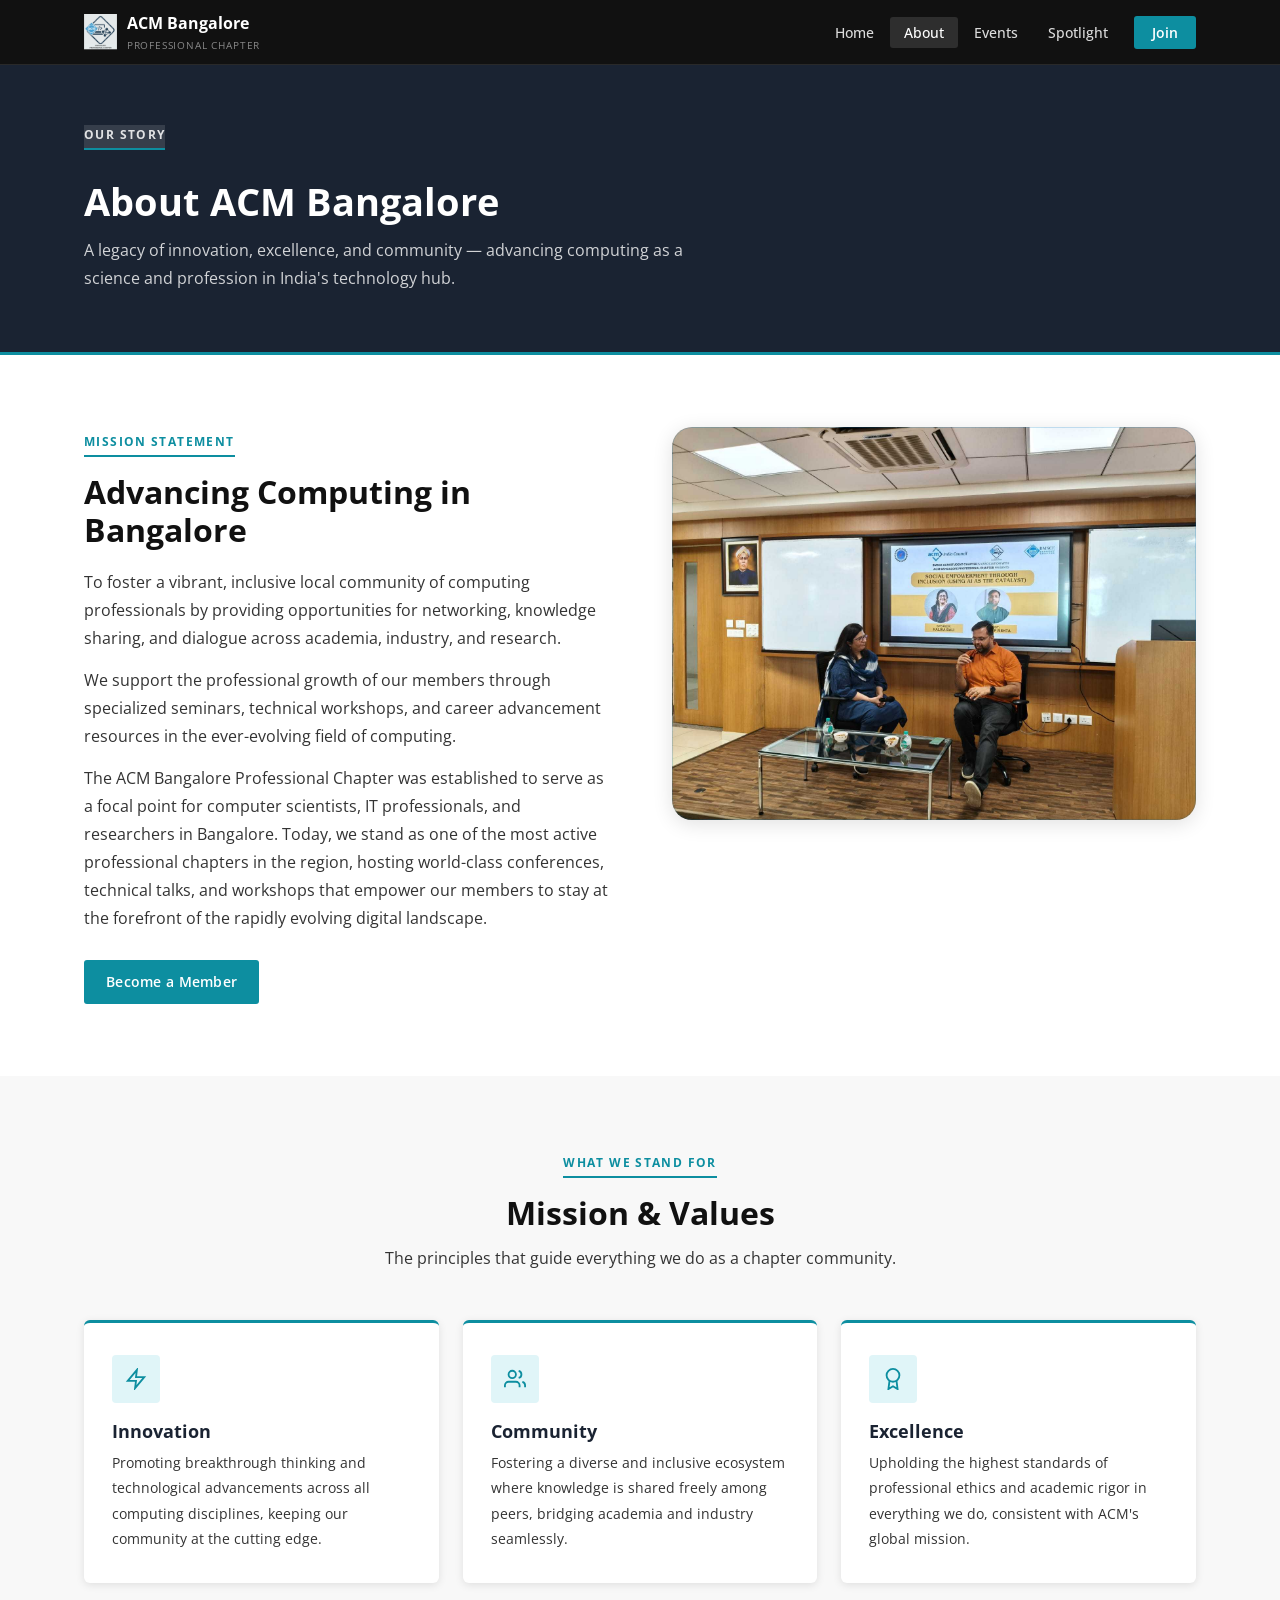
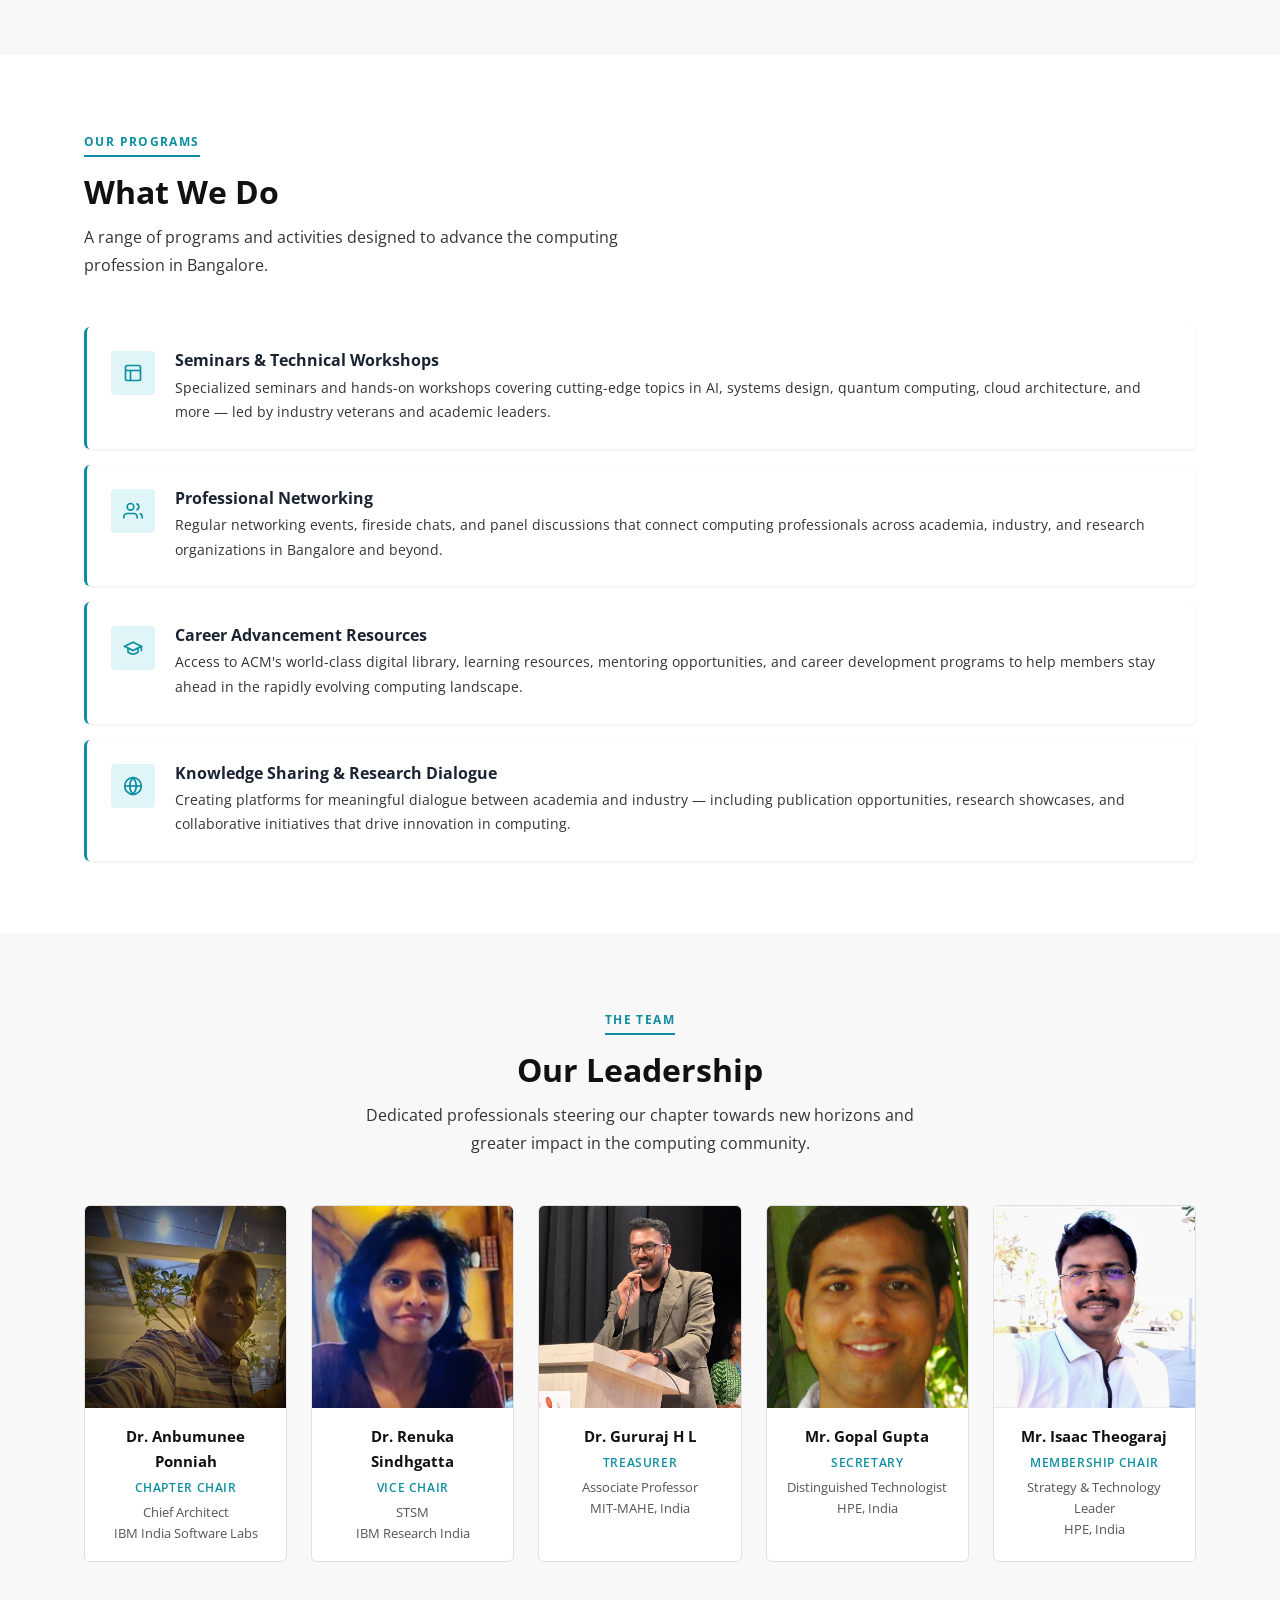
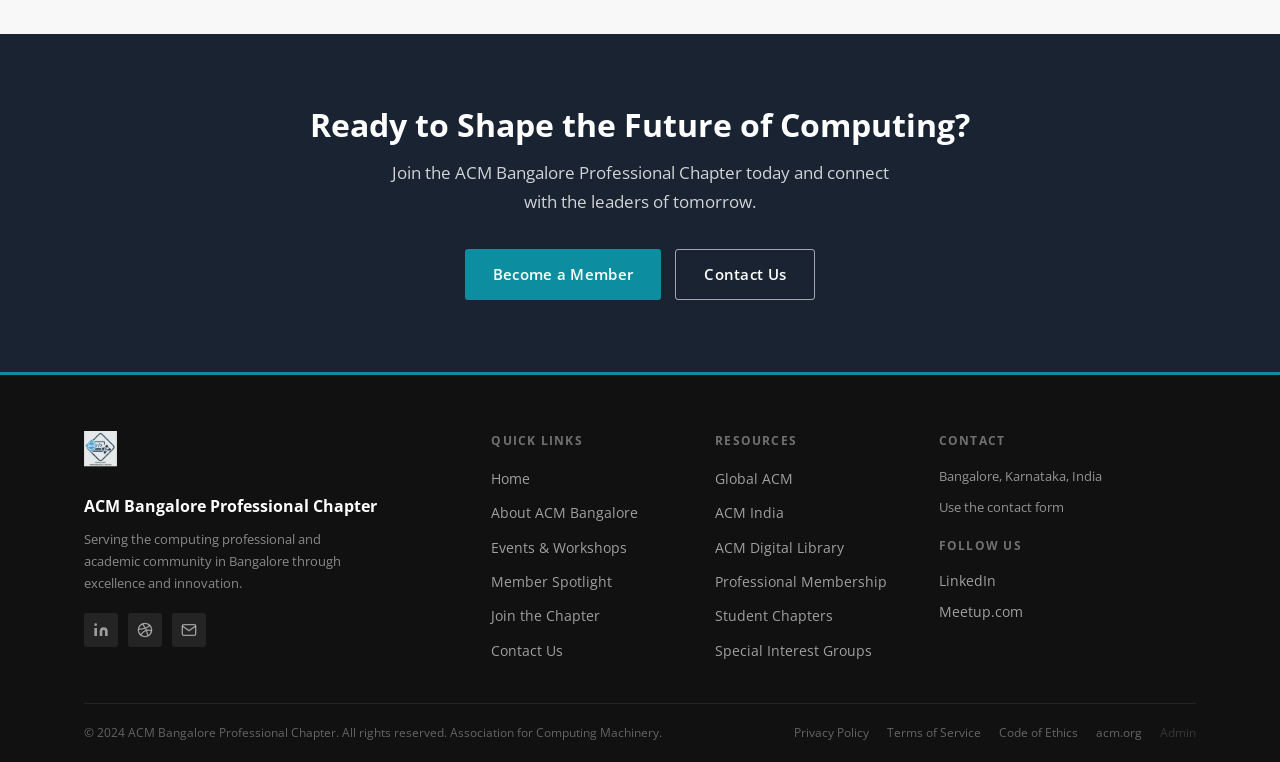
==== commit d0bd2e1a: "Redesign to ACM India aesthetic, add Supabase integration, new features - Rewrite style.css to match" ====
--- a/about.html
+++ b/about.html
@@ -121,7 +121,7 @@
         <li><a href="about.html" class="active">About</a></li>
         <li><a href="events.html">Events</a></li>
         <li><a href="spotlight.html">Spotlight</a></li>
-        <li><a href="join.html" class="btn-join">Join</a></li>
+        <li><a href="https://india.acm.org/membership" class="btn-join" target="_blank" rel="noopener">Join</a></li>
       </ul>
       <button class="nav__toggle" id="navToggle" aria-label="Toggle menu">
         <span></span><span></span><span></span>
@@ -155,7 +155,7 @@
             The ACM Bangalore Professional Chapter was established to serve as a focal point for computer scientists, IT professionals, and researchers in Bangalore. Today, we stand as one of the most active professional chapters in the region, hosting world-class conferences, technical talks, and workshops that empower our members to stay at the forefront of the rapidly evolving digital landscape.
           </p>
           <div style="margin-top: 28px;">
-            <a href="join.html" class="btn btn--primary">Become a Member</a>
+            <a href="https://india.acm.org/membership" class="btn btn--primary" target="_blank" rel="noopener">Become a Member</a>
           </div>
         </div>
         <div class="mission-block__visual">
@@ -315,7 +315,7 @@
         Join the ACM Bangalore Professional Chapter today and connect with the leaders of tomorrow.
       </p>
       <div style="display: flex; gap: 14px; justify-content: center; flex-wrap: wrap; margin-top: 32px;">
-        <a href="join.html" class="btn btn--primary btn--lg">Become a Member</a>
+        <a href="https://india.acm.org/membership" class="btn btn--primary btn--lg" target="_blank" rel="noopener">Become a Member</a>
         <a href="join.html#contact" class="btn btn--outline btn--lg">Contact Us</a>
       </div>
     </div>
@@ -351,7 +351,7 @@
             <li><a href="about.html">About ACM Bangalore</a></li>
             <li><a href="events.html">Events &amp; Workshops</a></li>
             <li><a href="spotlight.html">Member Spotlight</a></li>
-            <li><a href="join.html">Join the Chapter</a></li>
+            <li><a href="https://india.acm.org/membership" target="_blank" rel="noopener">Join the Chapter</a></li>
             <li><a href="join.html#contact">Contact Us</a></li>
           </ul>
         </div>
@@ -386,6 +386,7 @@
           <a href="#">Terms of Service</a>
           <a href="#">Code of Ethics</a>
           <a href="https://www.acm.org/" target="_blank" rel="noopener">acm.org</a>
+          <a href="admin.html" style="opacity:0.45; font-size:0.75rem;">Admin</a>
         </div>
       </div>
     </div>
--- a/style.css
+++ b/style.css
@@ -1,32 +1,37 @@
 /* ============================================================
    ACM Bangalore Professional Chapter — Shared Stylesheet
+   Styled to match ACM India (india.acm.org) aesthetic
    ============================================================ */
 
 /* --- Google Fonts --- */
-@import url('https://fonts.googleapis.com/css2?family=Inter:wght@300;400;500;600;700;800&family=Playfair+Display:wght@700;800&display=swap');
+@import url('https://fonts.googleapis.com/css2?family=Open+Sans:wght@300;400;500;600;700;800&family=Roboto+Slab:wght@700;800&display=swap');
 
 /* --- CSS Variables --- */
 :root {
-  --navy:        #0d1b2a;
-  --navy-light:  #162235;
-  --blue:        #0073b7;
-  --blue-dark:   #005a91;
-  --blue-light:  #e8f4fc;
-  --accent:      #e85d04;
-  --gray-50:     #f8fafc;
-  --gray-100:    #f1f5f9;
-  --gray-200:    #e2e8f0;
-  --gray-400:    #94a3b8;
-  --gray-600:    #475569;
-  --gray-700:    #334155;
-  --gray-900:    #0f172a;
+  --navy:        #1a2332;
+  --navy-light:  #243044;
+  --teal:        #0d8ea0;
+  --teal-dark:   #0a7080;
+  --teal-light:  #e0f5f8;
+  --blue:        #0d8ea0;   /* alias — keeps existing code working */
+  --blue-dark:   #0a7080;
+  --blue-light:  #e0f5f8;
+  --accent:      #0d8ea0;
+  --link:        #1a6e80;
+  --gray-50:     #f8f8f8;
+  --gray-100:    #f2f2f2;
+  --gray-200:    #e0e0e0;
+  --gray-400:    #999999;
+  --gray-600:    #555555;
+  --gray-700:    #333333;
+  --gray-900:    #111111;
   --white:       #ffffff;
-  --shadow-sm:   0 1px 4px rgba(0,0,0,0.07);
-  --shadow-md:   0 4px 20px rgba(0,0,0,0.10);
-  --shadow-lg:   0 10px 40px rgba(0,0,0,0.14);
-  --radius:      14px;
-  --radius-sm:   8px;
-  --transition:  0.25s ease;
+  --shadow-sm:   0 1px 3px rgba(0,0,0,0.08);
+  --shadow-md:   0 2px 8px rgba(0,0,0,0.10);
+  --shadow-lg:   0 4px 20px rgba(0,0,0,0.12);
+  --radius:      6px;
+  --radius-sm:   4px;
+  --transition:  0.2s ease;
 }
 
 /* --- Reset & Base --- */
@@ -35,8 +40,8 @@
 html { scroll-behavior: smooth; font-size: 16px; }
 
 body {
-  font-family: 'Inter', system-ui, sans-serif;
-  color: var(--gray-900);
+  font-family: 'Open Sans', Arial, Helvetica, sans-serif;
+  color: var(--gray-700);
   background: var(--white);
   line-height: 1.65;
   -webkit-font-smoothing: antialiased;
@@ -47,11 +52,11 @@
 ul { list-style: none; }
 
 /* --- Typography --- */
-h1, h2, h3, h4, h5 { font-weight: 700; line-height: 1.2; }
-h1 { font-size: clamp(2rem, 4vw, 3.25rem); }
-h2 { font-size: clamp(1.6rem, 3vw, 2.4rem); }
-h3 { font-size: clamp(1.1rem, 2vw, 1.4rem); }
-h4 { font-size: 1.05rem; }
+h1, h2, h3, h4, h5 { font-weight: 700; line-height: 1.2; color: var(--gray-900); }
+h1 { font-size: clamp(1.8rem, 4vw, 2.8rem); }
+h2 { font-size: clamp(1.4rem, 3vw, 2rem); }
+h3 { font-size: clamp(1rem, 2vw, 1.25rem); }
+h4 { font-size: 1rem; }
 
 p { color: var(--gray-700); line-height: 1.75; }
 
@@ -61,27 +66,27 @@
   font-weight: 700;
   letter-spacing: 0.12em;
   text-transform: uppercase;
-  color: var(--blue);
-  background: var(--blue-light);
-  padding: 4px 12px;
-  border-radius: 999px;
+  color: var(--teal);
+  border-bottom: 2px solid var(--teal);
+  padding-bottom: 4px;
   margin-bottom: 16px;
 }
 
 /* --- Layout Utilities --- */
-.container { max-width: 1180px; margin: 0 auto; padding: 0 24px; }
-.section    { padding: 88px 0; }
+.container { max-width: 1160px; margin: 0 auto; padding: 0 24px; }
+.section    { padding: 72px 0; }
 .section--gray { background: var(--gray-50); }
 .section--navy { background: var(--navy); color: var(--white); }
-.section--navy p { color: rgba(255,255,255,0.75); }
-
-.grid-2 { display: grid; grid-template-columns: repeat(auto-fit, minmax(280px, 1fr)); gap: 28px; }
-.grid-3 { display: grid; grid-template-columns: repeat(auto-fit, minmax(260px, 1fr)); gap: 28px; }
-.grid-4 { display: grid; grid-template-columns: repeat(auto-fit, minmax(220px, 1fr)); gap: 24px; }
-
-.flex-center { display: flex; align-items: center; justify-content: center; }
+.section--navy p { color: rgba(255,255,255,0.80); }
+.section--teal { background: var(--teal); color: var(--white); }
+
+.grid-2 { display: grid; grid-template-columns: repeat(auto-fit, minmax(280px, 1fr)); gap: 24px; }
+.grid-3 { display: grid; grid-template-columns: repeat(auto-fit, minmax(240px, 1fr)); gap: 24px; }
+.grid-4 { display: grid; grid-template-columns: repeat(auto-fit, minmax(200px, 1fr)); gap: 20px; }
+
+.flex-center  { display: flex; align-items: center; justify-content: center; }
 .flex-between { display: flex; align-items: center; justify-content: space-between; }
-.gap-sm { gap: 12px; }
+.gap-sm { gap: 10px; }
 .gap-md { gap: 20px; }
 
 .text-center { text-align: center; }
@@ -91,15 +96,14 @@
 .mt-lg { margin-top: 48px; }
 
 /* ============================================================
-   NAVIGATION
+   NAVIGATION — matches ACM India's dark nav bar
    ============================================================ */
 .nav {
   position: fixed;
   top: 0; left: 0; right: 0;
   z-index: 1000;
-  background: rgba(13, 27, 42, 0.96);
-  backdrop-filter: blur(12px);
-  border-bottom: 1px solid rgba(255,255,255,0.08);
+  background: #111111;
+  border-bottom: 1px solid rgba(255,255,255,0.10);
   transition: box-shadow var(--transition);
 }
 
@@ -107,8 +111,8 @@
   display: flex;
   align-items: center;
   justify-content: space-between;
-  height: 70px;
-  max-width: 1180px;
+  height: 64px;
+  max-width: 1160px;
   margin: 0 auto;
   padding: 0 24px;
 }
@@ -120,67 +124,60 @@
   text-decoration: none;
 }
 
-.nav__logo {
-  height: 38px;
-  width: auto;
-}
-
-.nav__logo--acm {
-  height: 30px;
-  width: auto;
-  opacity: 0.9;
-}
+.nav__logo { height: 36px; width: auto; }
+.nav__logo--acm { height: 28px; width: auto; opacity: 0.9; }
 
 .nav__name {
-  font-size: 1.08rem;
+  font-size: 1rem;
   font-weight: 700;
   color: var(--white);
-  letter-spacing: -0.01em;
+  letter-spacing: 0;
 }
 
 .nav__name span {
   display: block;
-  font-size: 0.68rem;
+  font-size: 0.65rem;
   font-weight: 400;
-  letter-spacing: 0.06em;
-  color: rgba(255,255,255,0.55);
+  letter-spacing: 0.08em;
+  color: rgba(255,255,255,0.50);
   text-transform: uppercase;
 }
 
 .nav__links {
   display: flex;
   align-items: center;
-  gap: 4px;
+  gap: 2px;
 }
 
 .nav__links a {
-  color: rgba(255,255,255,0.8);
-  font-size: 0.9rem;
+  color: rgba(255,255,255,0.85);
+  font-size: 0.87rem;
   font-weight: 500;
-  padding: 7px 14px;
-  border-radius: var(--radius-sm);
+  padding: 6px 14px;
+  border-radius: 3px;
   transition: all var(--transition);
 }
 
 .nav__links a:hover,
 .nav__links a.active {
   color: var(--white);
-  background: rgba(255,255,255,0.1);
+  background: rgba(255,255,255,0.12);
 }
 
 .nav__links .btn-join {
   color: var(--white);
-  background: var(--blue);
-  padding: 8px 20px;
-  border-radius: 999px;
+  background: var(--teal);
+  padding: 7px 18px;
+  border-radius: 3px;
   font-weight: 600;
-  margin-left: 8px;
-  transition: background var(--transition), transform var(--transition);
+  margin-left: 10px;
+  font-size: 0.87rem;
+  transition: background var(--transition);
 }
 
 .nav__links .btn-join:hover {
-  background: var(--blue-dark);
-  transform: translateY(-1px);
+  background: var(--teal-dark);
+  transform: none;
 }
 
 /* Hamburger */
@@ -193,120 +190,111 @@
 }
 .nav__toggle span {
   display: block;
-  width: 24px; height: 2px;
+  width: 22px; height: 2px;
   background: var(--white);
   border-radius: 2px;
   transition: var(--transition);
 }
 
 /* ============================================================
-   BUTTONS
+   BUTTONS — rectangular, ACM India style
    ============================================================ */
 .btn {
   display: inline-flex;
   align-items: center;
   gap: 8px;
-  padding: 13px 30px;
-  border-radius: 999px;
-  font-size: 0.92rem;
+  padding: 10px 22px;
+  border-radius: 3px;
+  font-size: 0.9rem;
   font-weight: 600;
   font-family: inherit;
   cursor: pointer;
   border: none;
   transition: all var(--transition);
   text-decoration: none;
-  letter-spacing: 0.01em;
+  letter-spacing: 0.02em;
 }
 
 .btn--primary {
-  background: var(--blue);
+  background: var(--teal);
   color: var(--white);
 }
 .btn--primary:hover {
-  background: var(--blue-dark);
-  transform: translateY(-2px);
-  box-shadow: 0 6px 20px rgba(0,115,183,0.35);
+  background: var(--teal-dark);
+  transform: none;
+  box-shadow: none;
 }
 
 .btn--outline {
   background: transparent;
   color: var(--white);
-  border: 2px solid rgba(255,255,255,0.5);
+  border: 1.5px solid rgba(255,255,255,0.6);
 }
 .btn--outline:hover {
-  background: rgba(255,255,255,0.1);
+  background: rgba(255,255,255,0.12);
   border-color: var(--white);
-  transform: translateY(-2px);
+  transform: none;
 }
 
 .btn--outline-blue {
   background: transparent;
-  color: var(--blue);
-  border: 2px solid var(--blue);
+  color: var(--teal);
+  border: 1.5px solid var(--teal);
 }
 .btn--outline-blue:hover {
-  background: var(--blue);
-  color: var(--white);
-  transform: translateY(-2px);
+  background: var(--teal);
+  color: var(--white);
+  transform: none;
 }
 
 .btn--accent {
-  background: var(--accent);
+  background: var(--teal);
   color: var(--white);
 }
 .btn--accent:hover {
-  background: #c74d03;
-  transform: translateY(-2px);
-  box-shadow: 0 6px 20px rgba(232,93,4,0.35);
-}
-
-.btn--sm { padding: 9px 20px; font-size: 0.84rem; }
-.btn--lg { padding: 16px 38px; font-size: 1rem; }
+  background: var(--teal-dark);
+  transform: none;
+  box-shadow: none;
+}
+
+.btn--sm { padding: 7px 16px; font-size: 0.82rem; }
+.btn--lg { padding: 12px 28px; font-size: 0.95rem; }
 
 /* ============================================================
    PAGE HERO (non-home pages)
    ============================================================ */
 .page-hero {
-  background: linear-gradient(135deg, var(--navy) 0%, #14334f 100%);
-  color: var(--white);
-  padding: 140px 0 80px;
-  position: relative;
-  overflow: hidden;
-}
-
-.page-hero::before {
-  content: '';
-  position: absolute;
-  inset: 0;
-  background: url("data:image/svg+xml,%3Csvg width='60' height='60' viewBox='0 0 60 60' xmlns='http://www.w3.org/2000/svg'%3E%3Cg fill='none' fill-rule='evenodd'%3E%3Cg fill='%23ffffff' fill-opacity='0.03'%3E%3Cpath d='M36 34v-4h-2v4h-4v2h4v4h2v-4h4v-2h-4zm0-30V0h-2v4h-4v2h4v4h2V6h4V4h-4zM6 34v-4H4v4H0v2h4v4h2v-4h4v-2H6zM6 4V0H4v4H0v2h4v4h2V6h4V4H6z'/%3E%3C/g%3E%3C/g%3E%3C/svg%3E");
-}
-
-.page-hero__content {
-  position: relative;
-  z-index: 1;
-}
-
-.page-hero h1 { color: var(--white); margin-top: 12px; }
-.page-hero p  { color: rgba(255,255,255,0.72); margin-top: 14px; font-size: 1.1rem; max-width: 560px; }
-
-/* ============================================================
-   CARDS
+  background: var(--navy);
+  color: var(--white);
+  padding: 120px 0 60px;
+  border-bottom: 3px solid var(--teal);
+}
+
+.page-hero::before { display: none; }
+
+.page-hero__content { position: relative; z-index: 1; }
+.page-hero h1 { color: var(--white); margin-top: 12px; font-size: clamp(1.6rem, 3vw, 2.4rem); }
+.page-hero p  { color: rgba(255,255,255,0.80); margin-top: 12px; font-size: 1rem; max-width: 600px; }
+
+/* ============================================================
+   CARDS — ACM India style: clean, minimal border
    ============================================================ */
 .card {
   background: var(--white);
   border-radius: var(--radius);
+  border: 1px solid var(--gray-200);
+  overflow: hidden;
+  transition: border-color var(--transition), box-shadow var(--transition);
+}
+
+.card:hover {
+  border-color: var(--teal);
   box-shadow: var(--shadow-md);
-  overflow: hidden;
-  transition: transform var(--transition), box-shadow var(--transition);
-}
-
-.card:hover {
-  transform: translateY(-4px);
-  box-shadow: var(--shadow-lg);
-}
-
-.card__body { padding: 28px; }
-.card__img { width: 100%; aspect-ratio: 16/10; object-fit: cover; }
+  transform: none;
+}
+
+.card__body { padding: 24px; }
+.card__img  { width: 100%; aspect-ratio: 16/10; object-fit: cover; }
 
 /* ============================================================
    STAT CARDS
@@ -314,21 +302,21 @@
 .stat-card {
   background: var(--white);
   border-radius: var(--radius);
-  padding: 28px 24px;
-  box-shadow: var(--shadow-md);
+  padding: 24px 20px;
+  border: 1px solid var(--gray-200);
   text-align: center;
-  border-top: 3px solid var(--blue);
+  border-top: 3px solid var(--teal);
 }
 
 .stat-card__number {
-  font-size: 2.4rem;
+  font-size: 2.2rem;
   font-weight: 800;
   color: var(--navy);
   line-height: 1;
 }
 
 .stat-card__label {
-  font-size: 0.85rem;
+  font-size: 0.84rem;
   color: var(--gray-600);
   margin-top: 6px;
   font-weight: 500;
@@ -340,31 +328,32 @@
 .event-card {
   background: var(--white);
   border-radius: var(--radius);
-  box-shadow: var(--shadow-md);
-  padding: 28px 32px;
-  display: flex;
-  gap: 28px;
+  border: 1px solid var(--gray-200);
+  padding: 24px 28px;
+  display: flex;
+  gap: 24px;
   align-items: flex-start;
-  transition: transform var(--transition), box-shadow var(--transition);
-  border-left: 4px solid var(--blue);
+  transition: border-color var(--transition);
+  border-left: 3px solid var(--teal);
 }
 
 .event-card:hover {
-  transform: translateY(-3px);
-  box-shadow: var(--shadow-lg);
+  border-color: var(--teal);
+  box-shadow: var(--shadow-sm);
+  transform: none;
 }
 
 .event-card__date {
-  min-width: 64px;
+  min-width: 60px;
   text-align: center;
-  background: var(--blue);
+  background: var(--teal);
   color: var(--white);
   border-radius: var(--radius-sm);
-  padding: 10px 8px;
+  padding: 8px 6px;
 }
 
 .event-card__date .month {
-  font-size: 0.68rem;
+  font-size: 0.66rem;
   font-weight: 700;
   letter-spacing: 0.08em;
   text-transform: uppercase;
@@ -372,7 +361,7 @@
 }
 
 .event-card__date .day {
-  font-size: 1.9rem;
+  font-size: 1.8rem;
   font-weight: 800;
   line-height: 1;
   margin-top: 2px;
@@ -384,41 +373,36 @@
   font-weight: 700;
   letter-spacing: 0.1em;
   text-transform: uppercase;
-  color: var(--blue);
-  background: var(--blue-light);
-  padding: 3px 10px;
-  border-radius: 999px;
+  color: var(--teal);
+  padding: 2px 0;
   display: inline-block;
-  margin-bottom: 10px;
+  margin-bottom: 8px;
+  border-bottom: 1px solid var(--teal);
 }
 
 .event-card__title {
-  font-size: 1.2rem;
+  font-size: 1.1rem;
   font-weight: 700;
-  color: var(--navy);
+  color: var(--gray-900);
   line-height: 1.3;
 }
 
 .event-card__meta {
   display: flex;
   flex-wrap: wrap;
-  gap: 16px;
-  margin-top: 12px;
+  gap: 14px;
+  margin-top: 10px;
 }
 
 .event-card__meta-item {
   display: flex;
   align-items: center;
   gap: 6px;
-  font-size: 0.85rem;
+  font-size: 0.84rem;
   color: var(--gray-600);
 }
 
-.event-card__meta-item svg {
-  flex-shrink: 0;
-  color: var(--blue);
-}
-
+.event-card__meta-item svg { flex-shrink: 0; color: var(--teal); }
 .event-card__action { margin-left: auto; align-self: center; }
 
 /* ============================================================
@@ -427,69 +411,53 @@
 .person-card {
   background: var(--white);
   border-radius: var(--radius);
-  box-shadow: var(--shadow-md);
+  border: 1px solid var(--gray-200);
   overflow: hidden;
   text-align: center;
-  transition: transform var(--transition), box-shadow var(--transition);
+  transition: border-color var(--transition), box-shadow var(--transition);
 }
 
 .person-card:hover {
-  transform: translateY(-4px);
-  box-shadow: var(--shadow-lg);
-}
-
-.person-card__img {
-  width: 100%;
-  aspect-ratio: 1/1;
-  object-fit: cover;
-  object-position: top center;
-}
-
-.person-card__body { padding: 20px; }
-
-.person-card__name {
-  font-size: 1rem;
-  font-weight: 700;
-  color: var(--navy);
-}
-
+  border-color: var(--teal);
+  box-shadow: var(--shadow-md);
+  transform: none;
+}
+
+.person-card__img { width: 100%; aspect-ratio: 1/1; object-fit: cover; object-position: top center; }
+.person-card__body { padding: 16px; }
+.person-card__name { font-size: 0.96rem; font-weight: 700; color: var(--gray-900); }
 .person-card__role {
-  font-size: 0.78rem;
+  font-size: 0.76rem;
   font-weight: 600;
-  color: var(--blue);
+  color: var(--teal);
   text-transform: uppercase;
-  letter-spacing: 0.06em;
+  letter-spacing: 0.05em;
   margin-top: 4px;
 }
-
-.person-card__org {
-  font-size: 0.82rem;
-  color: var(--gray-600);
-  margin-top: 4px;
-}
+.person-card__org { font-size: 0.8rem; color: var(--gray-600); margin-top: 4px; }
 
 /* ============================================================
    FORM STYLES
    ============================================================ */
-.form-group { margin-bottom: 20px; }
+.form-group { margin-bottom: 18px; }
 
 .form-group label {
   display: block;
-  font-size: 0.88rem;
+  font-size: 0.87rem;
   font-weight: 600;
   color: var(--gray-700);
-  margin-bottom: 7px;
+  margin-bottom: 6px;
 }
 
 .form-group input,
 .form-group textarea,
 .form-group select {
   width: 100%;
-  padding: 13px 16px;
-  border: 1.5px solid var(--gray-200);
+  padding: 11px 14px;
+  border: 1px solid var(--gray-200);
   border-radius: var(--radius-sm);
   font-family: inherit;
-  font-size: 0.92rem;
+  font-size: 0.9rem;
   color: var(--gray-900);
   background: var(--white);
   transition: border-color var(--transition), box-shadow var(--transition);
@@ -499,39 +467,31 @@
 .form-group input:focus,
 .form-group textarea:focus,
 .form-group select:focus {
-  border-color: var(--blue);
-  box-shadow: 0 0 0 3px rgba(0,115,183,0.12);
+  border-color: var(--teal);
+  box-shadow: 0 0 0 2px rgba(13,142,160,0.12);
 }
 
 .form-group textarea { resize: vertical; min-height: 110px; }
 
 .form-row { display: grid; grid-template-columns: 1fr 1fr; gap: 16px; }
 
-.form-note {
-  font-size: 0.8rem;
-  color: var(--gray-400);
-  margin-top: 6px;
-}
-
-/* ============================================================
-   BENEFIT PILLS / CHIPS
-   ============================================================ */
-.benefit-list {
-  display: flex;
-  flex-wrap: wrap;
-  gap: 12px;
-  margin-top: 20px;
-}
+.form-note { font-size: 0.8rem; color: var(--gray-400); margin-top: 6px; }
+
+/* ============================================================
+   BENEFIT PILLS / CHIPS — simpler, border-based
+   ============================================================ */
+.benefit-list { display: flex; flex-wrap: wrap; gap: 10px; margin-top: 18px; }
 
 .benefit-pill {
   display: flex;
   align-items: center;
   gap: 8px;
-  background: var(--blue-light);
-  color: var(--blue-dark);
-  padding: 10px 18px;
-  border-radius: 999px;
-  font-size: 0.88rem;
+  background: var(--gray-50);
+  color: var(--teal-dark);
+  border: 1px solid var(--teal-light);
+  padding: 8px 16px;
+  border-radius: var(--radius-sm);
+  font-size: 0.86rem;
   font-weight: 600;
 }
 
@@ -541,120 +501,110 @@
    FOOTER
    ============================================================ */
 .footer {
-  background: var(--navy);
+  background: #111111;
   color: rgba(255,255,255,0.75);
-  padding: 64px 0 0;
+  padding: 56px 0 0;
+  border-top: 3px solid var(--teal);
 }
 
 .footer__grid {
   display: grid;
   grid-template-columns: 2fr 1fr 1fr 1.4fr;
-  gap: 48px;
-  padding-bottom: 48px;
-}
-
-.footer__brand img {
-  height: 36px;
-  width: auto;
-  margin-bottom: 14px;
-}
+  gap: 40px;
+  padding-bottom: 40px;
+}
+
+.footer__brand img { height: 34px; width: auto; margin-bottom: 12px; }
 
 .footer__brand-name {
-  font-size: 1.1rem;
+  font-size: 1rem;
   font-weight: 700;
   color: var(--white);
   margin-bottom: 10px;
 }
 
 .footer__tagline {
-  font-size: 0.84rem;
+  font-size: 0.83rem;
   line-height: 1.65;
+  color: rgba(255,255,255,0.50);
+  max-width: 280px;
+}
+
+.footer__social { display: flex; gap: 10px; margin-top: 18px; }
+
+.footer__social a {
+  width: 34px; height: 34px;
+  background: rgba(255,255,255,0.08);
+  border-radius: 3px;
+  display: flex;
+  align-items: center;
+  justify-content: center;
   color: rgba(255,255,255,0.55);
-  max-width: 280px;
-}
-
-.footer__social {
-  display: flex;
-  gap: 12px;
-  margin-top: 20px;
-}
-
-.footer__social a {
-  width: 36px; height: 36px;
-  background: rgba(255,255,255,0.08);
-  border-radius: 50%;
-  display: flex;
-  align-items: center;
-  justify-content: center;
-  color: rgba(255,255,255,0.6);
   transition: all var(--transition);
 }
 
 .footer__social a:hover {
-  background: var(--blue);
-  color: var(--white);
-  transform: translateY(-2px);
+  background: var(--teal);
+  color: var(--white);
 }
 
 .footer__heading {
-  font-size: 0.78rem;
+  font-size: 0.76rem;
   font-weight: 700;
   letter-spacing: 0.1em;
   text-transform: uppercase;
-  color: rgba(255,255,255,0.4);
-  margin-bottom: 16px;
-}
-
-.footer__links { display: flex; flex-direction: column; gap: 10px; }
+  color: rgba(255,255,255,0.40);
+  margin-bottom: 14px;
+}
+
+.footer__links { display: flex; flex-direction: column; gap: 8px; }
 .footer__links a {
-  font-size: 0.88rem;
-  color: rgba(255,255,255,0.65);
+  font-size: 0.86rem;
+  color: rgba(255,255,255,0.60);
   transition: color var(--transition);
 }
 .footer__links a:hover { color: var(--white); }
 
-.footer__contact { font-size: 0.88rem; }
+.footer__contact { font-size: 0.86rem; }
 .footer__contact p {
-  color: rgba(255,255,255,0.6);
-  font-size: 0.86rem;
+  color: rgba(255,255,255,0.55);
+  font-size: 0.84rem;
   margin-bottom: 8px;
 }
 
 .footer__bottom {
   border-top: 1px solid rgba(255,255,255,0.08);
-  padding: 20px 0;
+  padding: 18px 0;
   display: flex;
   align-items: center;
   justify-content: space-between;
   flex-wrap: wrap;
-  gap: 12px;
-}
-
-.footer__bottom p {
-  font-size: 0.8rem;
-  color: rgba(255,255,255,0.4);
-}
-
-.footer__bottom-links {
-  display: flex;
-  gap: 20px;
-}
+  gap: 10px;
+}
+
+.footer__bottom p { font-size: 0.78rem; color: rgba(255,255,255,0.35); }
+
+.footer__bottom-links { display: flex; gap: 18px; }
 
 .footer__bottom-links a {
-  font-size: 0.8rem;
-  color: rgba(255,255,255,0.4);
+  font-size: 0.78rem;
+  color: rgba(255,255,255,0.35);
   transition: color var(--transition);
 }
-
-.footer__bottom-links a:hover { color: rgba(255,255,255,0.75); }
+.footer__bottom-links a:hover { color: rgba(255,255,255,0.70); }
 
 /* ============================================================
    DIVIDER
    ============================================================ */
-.divider {
-  height: 1px;
-  background: var(--gray-200);
-  margin: 0;
+.divider { height: 1px; background: var(--gray-200); margin: 0; }
+
+/* ============================================================
+   SHIMMER LOADING ANIMATION
+   ============================================================ */
+@keyframes shimmer {
+  0%   { background-color: var(--gray-100); }
+  50%  { background-color: var(--gray-200); }
+  100% { background-color: var(--gray-100); }
 }
 
 /* ============================================================
@@ -662,19 +612,20 @@
    ============================================================ */
 .toast {
   position: fixed;
-  bottom: 28px; right: 28px;
+  bottom: 24px; right: 24px;
   background: var(--navy);
   color: var(--white);
-  padding: 14px 22px;
+  padding: 12px 20px;
   border-radius: var(--radius-sm);
   box-shadow: var(--shadow-lg);
-  font-size: 0.9rem;
+  font-size: 0.88rem;
   font-weight: 500;
   z-index: 9999;
   opacity: 0;
-  transform: translateY(12px);
-  transition: all 0.35s ease;
+  transform: translateY(10px);
+  transition: all 0.3s ease;
   pointer-events: none;
+  border-left: 3px solid var(--teal);
 }
 .toast.show { opacity: 1; transform: translateY(0); }
 
@@ -682,22 +633,31 @@
    RESPONSIVE
    ============================================================ */
 @media (max-width: 900px) {
-  .footer__grid { grid-template-columns: 1fr 1fr; gap: 32px; }
+  .footer__grid { grid-template-columns: 1fr 1fr; gap: 28px; }
   .event-card { flex-direction: column; }
-  .event-card__action { margin-left: 0; margin-top: 12px; }
+  .event-card__action { margin-left: 0; margin-top: 10px; }
 }
 
 @media (max-width: 768px) {
-  .section { padding: 64px 0; }
-  .nav__links { display: none; flex-direction: column; position: absolute; top: 70px; left: 0; right: 0; background: var(--navy); padding: 16px 24px 20px; gap: 4px; }
+  .section { padding: 56px 0; }
+  .nav__links {
+    display: none;
+    flex-direction: column;
+    position: absolute;
+    top: 64px; left: 0; right: 0;
+    background: #111111;
+    padding: 14px 20px 18px;
+    gap: 2px;
+    border-bottom: 2px solid var(--teal);
+  }
   .nav__links.open { display: flex; }
   .nav__toggle { display: flex; }
   .form-row { grid-template-columns: 1fr; }
-  .footer__grid { grid-template-columns: 1fr; gap: 28px; }
+  .footer__grid { grid-template-columns: 1fr; gap: 24px; }
   .footer__bottom { flex-direction: column; align-items: flex-start; }
 }
 
 @media (max-width: 480px) {
-  .container { padding: 0 16px; }
+  .container { padding: 0 14px; }
   .grid-3, .grid-4 { grid-template-columns: 1fr; }
 }
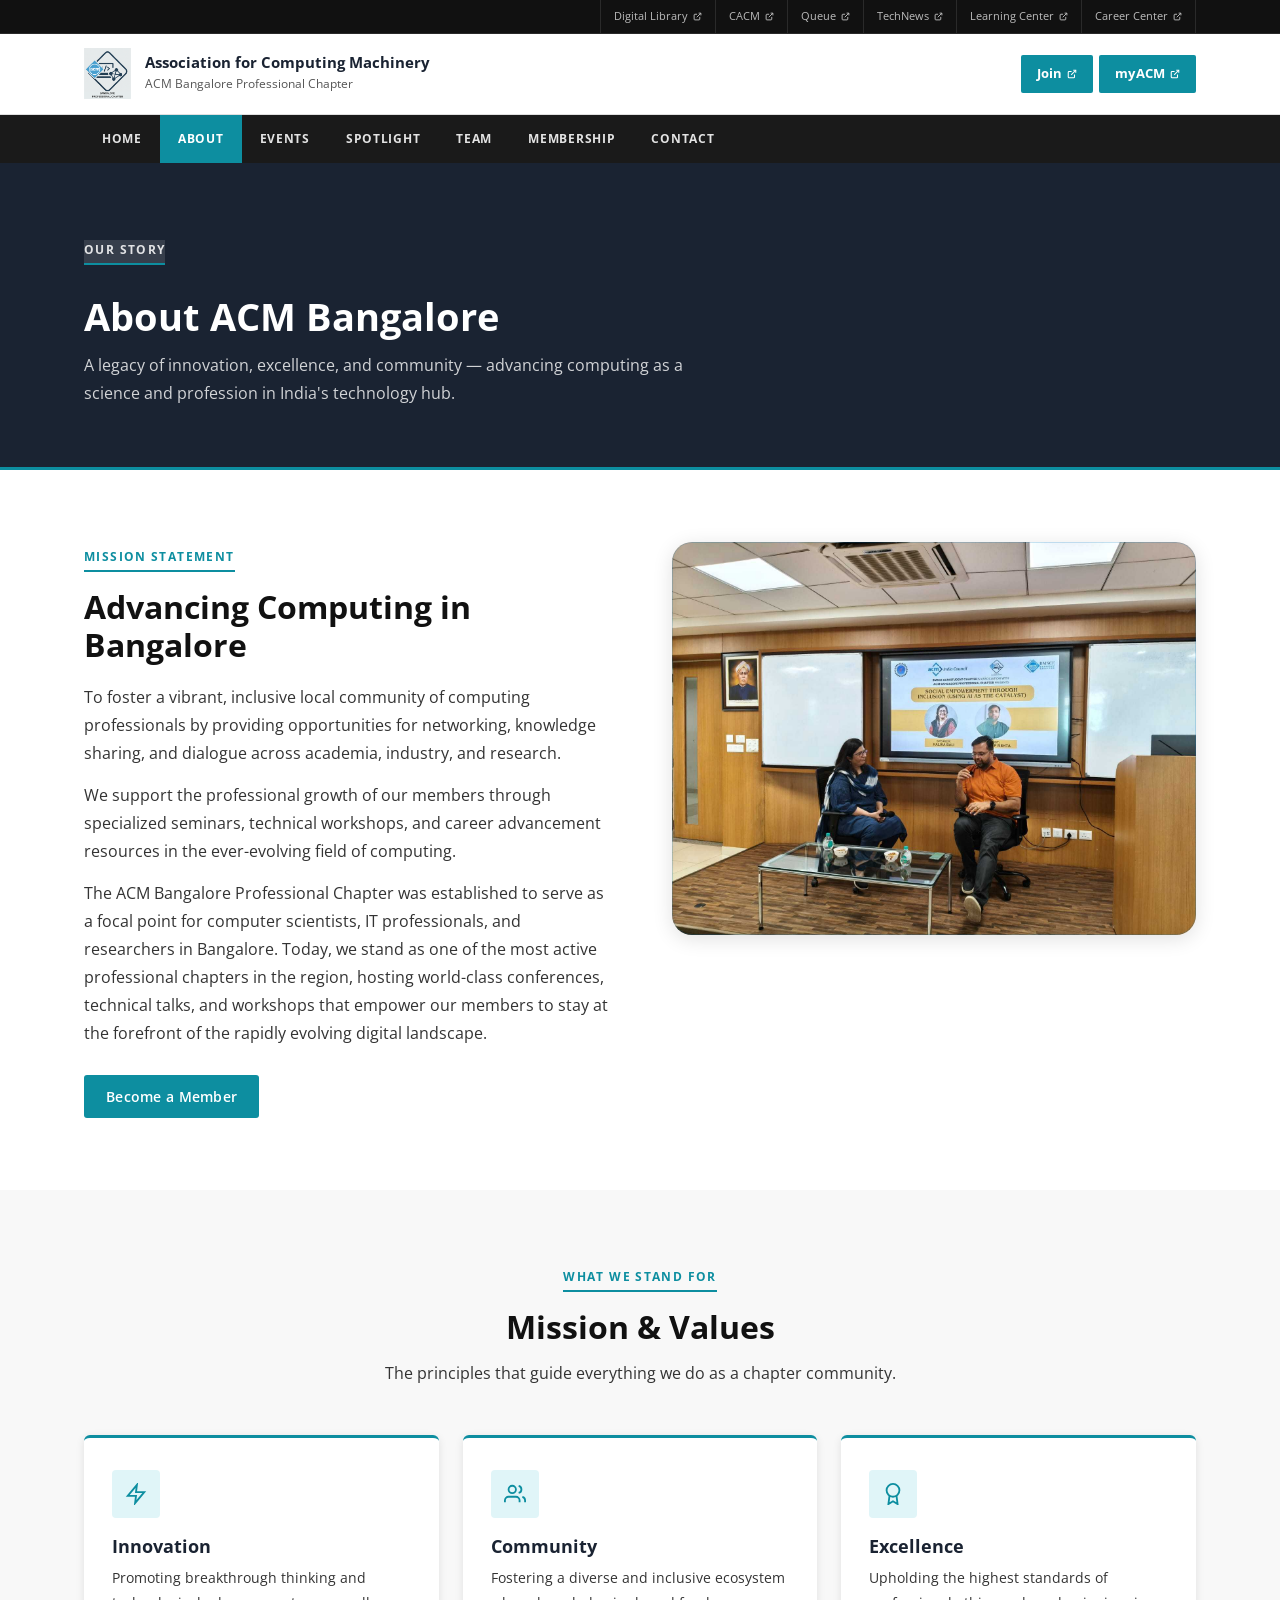
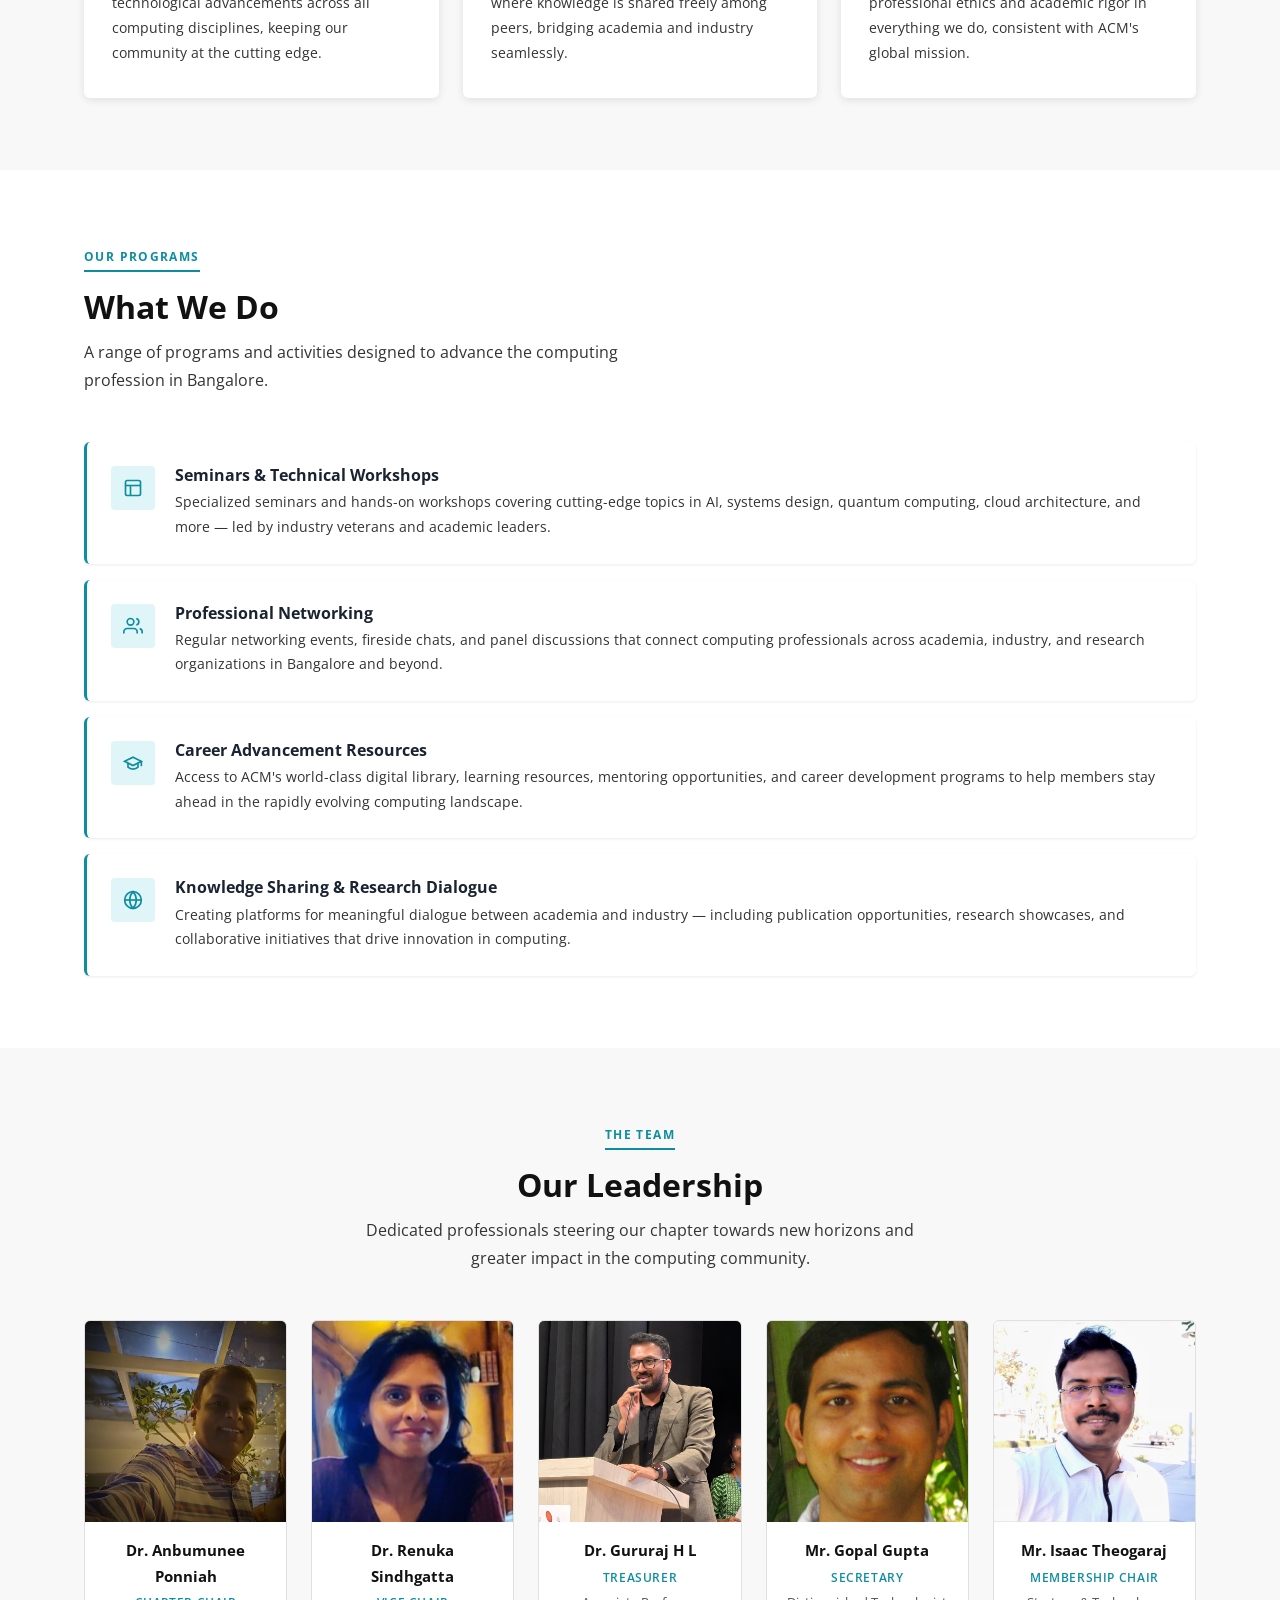
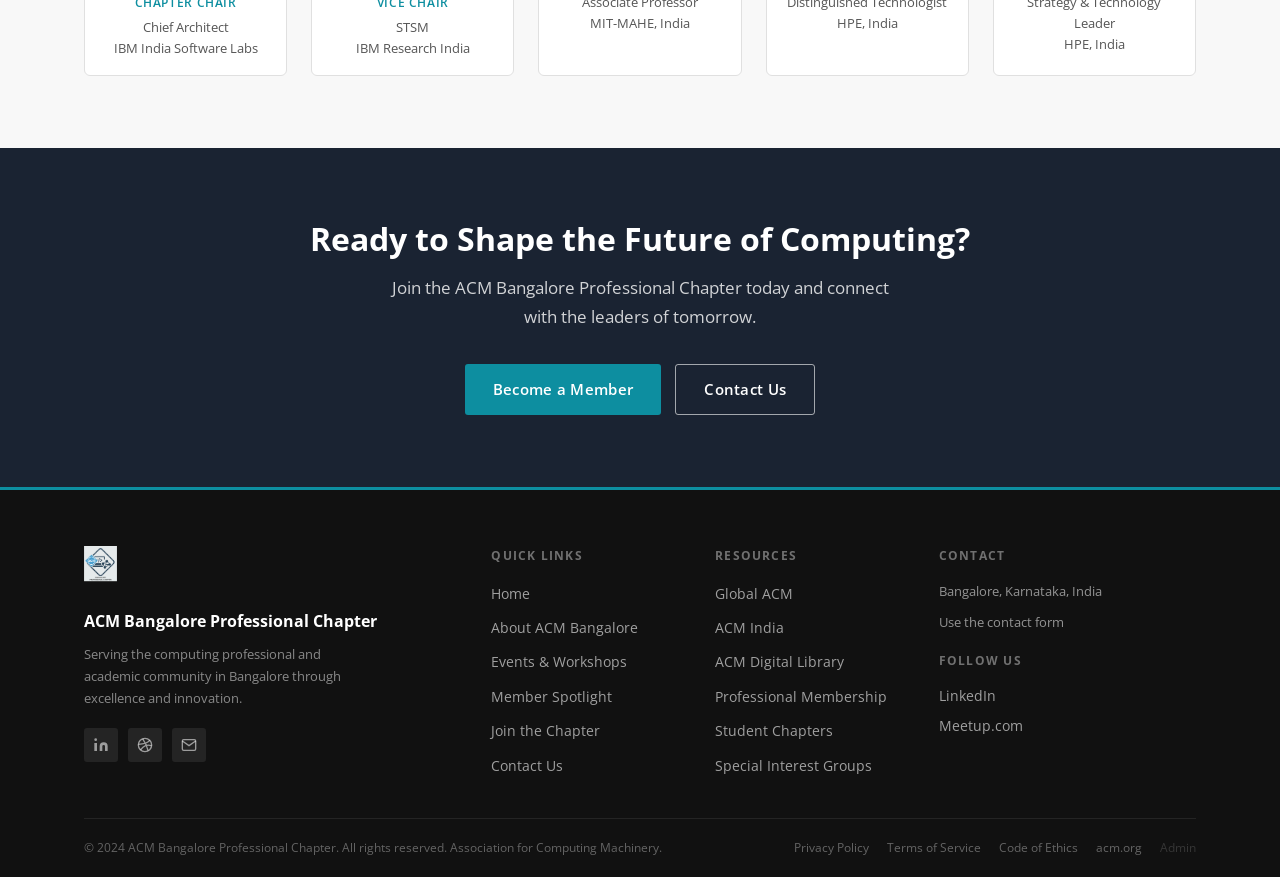
==== commit 17a99477: "Updated" ====
--- a/about.html
+++ b/about.html
@@ -104,26 +104,61 @@
   </style>
 </head>
 <body>
-
-  <!-- ============ NAVIGATION ============ -->
-  <nav class="nav" role="navigation" aria-label="Main navigation">
-    <div class="nav__inner">
-      <a href="index.html" class="nav__brand">
-        <img src="assets/image1.png" alt="ACM Bangalore Chapter Logo" class="nav__logo" />
-        
-        <div class="nav__name">
-          ACM Bangalore
-          <span>Professional Chapter</span>
+<div class="page-canvas">
+
+  <!-- ============ UTILITY BAR ============ -->
+  <div class="util-bar">
+    <div class="util-bar__inner">
+      <a href="https://dl.acm.org/" target="_blank" rel="noopener">Digital Library <svg width="9" height="9" viewBox="0 0 24 24" fill="none" stroke="currentColor" stroke-width="2.5"><path d="M18 13v6a2 2 0 0 1-2 2H5a2 2 0 0 1-2-2V8a2 2 0 0 1 2-2h6"/><polyline points="15 3 21 3 21 9"/><line x1="10" y1="14" x2="21" y2="3"/></svg></a>
+      <a href="https://cacm.acm.org/" target="_blank" rel="noopener">CACM <svg width="9" height="9" viewBox="0 0 24 24" fill="none" stroke="currentColor" stroke-width="2.5"><path d="M18 13v6a2 2 0 0 1-2 2H5a2 2 0 0 1-2-2V8a2 2 0 0 1 2-2h6"/><polyline points="15 3 21 3 21 9"/><line x1="10" y1="14" x2="21" y2="3"/></svg></a>
+      <a href="https://queue.acm.org/" target="_blank" rel="noopener">Queue <svg width="9" height="9" viewBox="0 0 24 24" fill="none" stroke="currentColor" stroke-width="2.5"><path d="M18 13v6a2 2 0 0 1-2 2H5a2 2 0 0 1-2-2V8a2 2 0 0 1 2-2h6"/><polyline points="15 3 21 3 21 9"/><line x1="10" y1="14" x2="21" y2="3"/></svg></a>
+      <a href="https://technews.acm.org/" target="_blank" rel="noopener">TechNews <svg width="9" height="9" viewBox="0 0 24 24" fill="none" stroke="currentColor" stroke-width="2.5"><path d="M18 13v6a2 2 0 0 1-2 2H5a2 2 0 0 1-2-2V8a2 2 0 0 1 2-2h6"/><polyline points="15 3 21 3 21 9"/><line x1="10" y1="14" x2="21" y2="3"/></svg></a>
+      <a href="https://learning.acm.org/" target="_blank" rel="noopener">Learning Center <svg width="9" height="9" viewBox="0 0 24 24" fill="none" stroke="currentColor" stroke-width="2.5"><path d="M18 13v6a2 2 0 0 1-2 2H5a2 2 0 0 1-2-2V8a2 2 0 0 1 2-2h6"/><polyline points="15 3 21 3 21 9"/><line x1="10" y1="14" x2="21" y2="3"/></svg></a>
+      <a href="https://jobs.acm.org/" target="_blank" rel="noopener">Career Center <svg width="9" height="9" viewBox="0 0 24 24" fill="none" stroke="currentColor" stroke-width="2.5"><path d="M18 13v6a2 2 0 0 1-2 2H5a2 2 0 0 1-2-2V8a2 2 0 0 1 2-2h6"/><polyline points="15 3 21 3 21 9"/><line x1="10" y1="14" x2="21" y2="3"/></svg></a>
+    </div>
+  </div>
+
+  <!-- ============ SITE HEADER ============ -->
+  <header class="site-header">
+    <div class="container site-header__inner">
+      <a href="index.html" class="site-header__logo">
+        <img src="assets/image1.png" alt="ACM Bangalore Professional Chapter Logo" />
+        <div>
+          <div class="site-header__org">Association for Computing Machinery</div>
+          <div class="site-header__chapter">ACM Bangalore Professional Chapter</div>
         </div>
       </a>
-      <ul class="nav__links" id="navLinks">
+      <div class="site-header__actions">
+        <a href="https://services.acm.org/public/qj/proflevel/proflevel_control.cfm?level=3&country=India&form_type=Professional&promo=LEVEL&pay=DD" class="hdr-btn hdr-btn--teal" target="_blank" rel="noopener">Join <svg width="10" height="10" viewBox="0 0 24 24" fill="none" stroke="currentColor" stroke-width="2.5"><path d="M18 13v6a2 2 0 0 1-2 2H5a2 2 0 0 1-2-2V8a2 2 0 0 1 2-2h6"/><polyline points="15 3 21 3 21 9"/><line x1="10" y1="14" x2="21" y2="3"/></svg></a>
+        <a href="https://myacm.acm.org/" class="hdr-btn hdr-btn--teal" target="_blank" rel="noopener">myACM <svg width="10" height="10" viewBox="0 0 24 24" fill="none" stroke="currentColor" stroke-width="2.5"><path d="M18 13v6a2 2 0 0 1-2 2H5a2 2 0 0 1-2-2V8a2 2 0 0 1 2-2h6"/><polyline points="15 3 21 3 21 9"/><line x1="10" y1="14" x2="21" y2="3"/></svg></a>
+      </div>
+    </div>
+  </header>
+
+  <!-- ============ MAIN NAV ============ -->
+  <nav class="main-nav" id="mainNav" role="navigation" aria-label="Main navigation">
+    <div class="main-nav__inner">
+      <a href="index.html" class="main-nav__mobile-logo">
+        <img src="assets/image1.png" alt="ACM Bangalore Professional Chapter" />
+        <div class="main-nav__mobile-text">
+          <span class="main-nav__mobile-org">Association for Computing Machinery</span>
+          <span class="main-nav__mobile-chapter">ACM Bangalore Professional Chapter</span>
+        </div>
+      </a>
+      <ul class="main-nav__links" id="navLinks">
+        <li class="main-nav__mobile-actions">
+          <a href="https://services.acm.org/public/qj/proflevel/proflevel_control.cfm?level=3&country=India&form_type=Professional&promo=LEVEL&pay=DD" class="hdr-btn hdr-btn--teal" target="_blank" rel="noopener">Join</a>
+          <a href="https://myacm.acm.org/" class="hdr-btn hdr-btn--teal" target="_blank" rel="noopener">myACM</a>
+        </li>
         <li><a href="index.html">Home</a></li>
         <li><a href="about.html" class="active">About</a></li>
         <li><a href="events.html">Events</a></li>
         <li><a href="spotlight.html">Spotlight</a></li>
-        <li><a href="https://india.acm.org/membership" class="btn-join" target="_blank" rel="noopener">Join</a></li>
+        <li><a href="team.html">Team</a></li>
+        <li><a href="https://services.acm.org/public/qj/proflevel/proflevel_control.cfm?level=3&country=India&form_type=Professional&promo=LEVEL&pay=DD" target="_blank" rel="noopener">Membership</a></li>
+        <li><a href="join.html">Contact</a></li>
       </ul>
-      <button class="nav__toggle" id="navToggle" aria-label="Toggle menu">
+      <button class="main-nav__toggle" id="navToggle" aria-label="Toggle menu">
         <span></span><span></span><span></span>
       </button>
     </div>
@@ -155,7 +190,7 @@
             The ACM Bangalore Professional Chapter was established to serve as a focal point for computer scientists, IT professionals, and researchers in Bangalore. Today, we stand as one of the most active professional chapters in the region, hosting world-class conferences, technical talks, and workshops that empower our members to stay at the forefront of the rapidly evolving digital landscape.
           </p>
           <div style="margin-top: 28px;">
-            <a href="https://india.acm.org/membership" class="btn btn--primary" target="_blank" rel="noopener">Become a Member</a>
+            <a href="https://services.acm.org/public/qj/proflevel/proflevel_control.cfm?level=3&country=India&form_type=Professional&promo=LEVEL&pay=DD" class="btn btn--primary" target="_blank" rel="noopener">Become a Member</a>
           </div>
         </div>
         <div class="mission-block__visual">
@@ -315,7 +350,7 @@
         Join the ACM Bangalore Professional Chapter today and connect with the leaders of tomorrow.
       </p>
       <div style="display: flex; gap: 14px; justify-content: center; flex-wrap: wrap; margin-top: 32px;">
-        <a href="https://india.acm.org/membership" class="btn btn--primary btn--lg" target="_blank" rel="noopener">Become a Member</a>
+        <a href="https://services.acm.org/public/qj/proflevel/proflevel_control.cfm?level=3&country=India&form_type=Professional&promo=LEVEL&pay=DD" class="btn btn--primary btn--lg" target="_blank" rel="noopener">Become a Member</a>
         <a href="join.html#contact" class="btn btn--outline btn--lg">Contact Us</a>
       </div>
     </div>
@@ -351,7 +386,7 @@
             <li><a href="about.html">About ACM Bangalore</a></li>
             <li><a href="events.html">Events &amp; Workshops</a></li>
             <li><a href="spotlight.html">Member Spotlight</a></li>
-            <li><a href="https://india.acm.org/membership" target="_blank" rel="noopener">Join the Chapter</a></li>
+            <li><a href="https://services.acm.org/public/qj/proflevel/proflevel_control.cfm?level=3&country=India&form_type=Professional&promo=LEVEL&pay=DD" target="_blank" rel="noopener">Join the Chapter</a></li>
             <li><a href="join.html#contact">Contact Us</a></li>
           </ul>
         </div>
@@ -397,5 +432,7 @@
     const links  = document.getElementById('navLinks');
     toggle.addEventListener('click', () => links.classList.toggle('open'));
   </script>
+</div><!-- /page-canvas -->
+<script src="modal.js"></script>
 </body>
 </html>
--- a/style.css
+++ b/style.css
@@ -42,9 +42,17 @@
 body {
   font-family: 'Open Sans', Arial, Helvetica, sans-serif;
   color: var(--gray-700);
-  background: var(--white);
+  background: #e8e8e8;
   line-height: 1.65;
   -webkit-font-smoothing: antialiased;
+}
+
+/* Page canvas — centres content with grey gutters on wide screens */
+.page-canvas {
+  max-width: 1440px;
+  margin: 0 auto;
+  background: var(--white);
+  overflow: hidden;
 }
 
 img { max-width: 100%; display: block; }
@@ -96,105 +104,172 @@
 .mt-lg { margin-top: 48px; }
 
 /* ============================================================
-   NAVIGATION — matches ACM India's dark nav bar
-   ============================================================ */
-.nav {
-  position: fixed;
-  top: 0; left: 0; right: 0;
-  z-index: 1000;
-  background: #111111;
-  border-bottom: 1px solid rgba(255,255,255,0.10);
-  transition: box-shadow var(--transition);
-}
-
-.nav__inner {
-  display: flex;
-  align-items: center;
-  justify-content: space-between;
-  height: 64px;
+   NAVIGATION — 3-tier ACM India style
+   ============================================================ */
+
+/* --- Tier 1: Utility bar --- */
+.util-bar {
+  background: #111;
+  border-bottom: 1px solid #2a2a2a;
+}
+.util-bar__inner {
   max-width: 1160px;
   margin: 0 auto;
   padding: 0 24px;
-}
-
-.nav__brand {
-  display: flex;
-  align-items: center;
-  gap: 10px;
+  display: flex;
+  justify-content: flex-end;
+  align-items: stretch;
+}
+.util-bar__inner a {
+  color: #bbb;
+  font-size: 0.71rem;
+  font-weight: 400;
   text-decoration: none;
-}
-
-.nav__logo { height: 36px; width: auto; }
-.nav__logo--acm { height: 28px; width: auto; opacity: 0.9; }
-
-.nav__name {
-  font-size: 1rem;
+  padding: 7px 13px;
+  display: inline-flex;
+  align-items: center;
+  gap: 5px;
+  border-left: 1px solid #2a2a2a;
+  transition: background 0.15s, color 0.15s;
+  letter-spacing: 0;
+  text-transform: none;
+  white-space: nowrap;
+}
+.util-bar__inner a:last-child { border-right: 1px solid #2a2a2a; }
+.util-bar__inner a:hover { background: #222; color: #fff; }
+
+/* --- Tier 2: Site header --- */
+.site-header {
+  background: var(--white);
+  border-bottom: 1px solid var(--gray-200);
+  padding: 14px 0;
+}
+.site-header__inner {
+  display: flex;
+  align-items: center;
+  justify-content: space-between;
+  gap: 20px;
+}
+.site-header__logo {
+  display: flex;
+  align-items: center;
+  gap: 14px;
+  text-decoration: none;
+  flex-shrink: 0;
+}
+.site-header__logo img { height: 52px; width: auto; }
+.site-header__org {
+  font-size: 0.92rem;
   font-weight: 700;
-  color: var(--white);
-  letter-spacing: 0;
-}
-
-.nav__name span {
-  display: block;
-  font-size: 0.65rem;
+  color: var(--navy);
+  line-height: 1.2;
+}
+.site-header__chapter {
+  font-size: 0.75rem;
+  color: var(--gray-600);
+  margin-top: 3px;
   font-weight: 400;
-  letter-spacing: 0.08em;
-  color: rgba(255,255,255,0.50);
+}
+.site-header__actions {
+  display: flex;
+  align-items: center;
+  gap: 6px;
+  flex-shrink: 0;
+}
+.hdr-btn {
+  display: inline-flex;
+  align-items: center;
+  gap: 5px;
+  padding: 8px 16px;
+  font-size: 0.82rem;
+  font-weight: 700;
+  font-family: inherit;
+  text-decoration: none;
+  border: none;
+  cursor: pointer;
+  border-radius: 2px;
+  transition: background 0.15s;
+  white-space: nowrap;
+  letter-spacing: 0.01em;
+}
+.hdr-btn--teal { background: var(--teal); color: var(--white); }
+.hdr-btn--teal:hover { background: var(--teal-dark); color: var(--white); }
+.hdr-btn--search { background: var(--navy); color: var(--white); }
+.hdr-btn--search:hover { background: var(--teal); color: var(--white); }
+
+/* --- Tier 3: Main navigation (sticky) --- */
+.main-nav {
+  background: #1a1a1a;
+  position: sticky;
+  top: 0;
+  z-index: 1000;
+}
+.main-nav__inner {
+  max-width: 1160px;
+  margin: 0 auto;
+  padding: 0 24px;
+  display: flex;
+  align-items: stretch;
+  justify-content: space-between;
+  position: relative;
+}
+.main-nav__links {
+  display: flex;
+  align-items: stretch;
+  list-style: none;
+  margin: 0;
+  padding: 0;
+}
+.main-nav__links li { display: flex; }
+.main-nav__links a {
+  display: flex;
+  align-items: center;
+  padding: 0 18px;
+  height: 48px;
+  color: rgba(255,255,255,0.88);
+  font-size: 0.75rem;
+  font-weight: 700;
   text-transform: uppercase;
-}
-
-.nav__links {
-  display: flex;
-  align-items: center;
-  gap: 2px;
-}
-
-.nav__links a {
-  color: rgba(255,255,255,0.85);
-  font-size: 0.87rem;
-  font-weight: 500;
-  padding: 6px 14px;
-  border-radius: 3px;
-  transition: all var(--transition);
-}
-
-.nav__links a:hover,
-.nav__links a.active {
-  color: var(--white);
-  background: rgba(255,255,255,0.12);
-}
-
-.nav__links .btn-join {
-  color: var(--white);
+  letter-spacing: 0.06em;
+  text-decoration: none;
+  white-space: nowrap;
+  background: transparent;
+  border: none;
+  border-radius: 0;
+  transition: background 0.15s, color 0.15s;
+}
+.main-nav__links a:hover,
+.main-nav__links a.active {
   background: var(--teal);
-  padding: 7px 18px;
-  border-radius: 3px;
-  font-weight: 600;
-  margin-left: 10px;
-  font-size: 0.87rem;
-  transition: background var(--transition);
-}
-
-.nav__links .btn-join:hover {
-  background: var(--teal-dark);
-  transform: none;
-}
-
-/* Hamburger */
-.nav__toggle {
+  color: var(--white);
+}
+
+/* Hamburger toggle (hidden on desktop) */
+.main-nav__toggle {
   display: none;
   flex-direction: column;
   gap: 5px;
   cursor: pointer;
-  padding: 4px;
-}
-.nav__toggle span {
+  padding: 0 16px;
+  height: 48px;
+  align-items: center;
+  justify-content: center;
+  background: none;
+  border: none;
+  flex-shrink: 0;
+}
+.main-nav__toggle span {
   display: block;
   width: 22px; height: 2px;
   background: var(--white);
   border-radius: 2px;
   transition: var(--transition);
 }
+
+/* Mobile-only elements — hidden on desktop.
+   Use li.main-nav__mobile-actions to beat .main-nav__links li specificity */
+.main-nav__mobile-logo          { display: none; }
+li.main-nav__mobile-actions     { display: none; }
 
 /* ============================================================
    BUTTONS — rectangular, ACM India style
@@ -266,7 +341,7 @@
 .page-hero {
   background: var(--navy);
   color: var(--white);
-  padding: 120px 0 60px;
+  padding: 72px 0 60px;
   border-bottom: 3px solid var(--teal);
 }
 
@@ -640,18 +715,113 @@
 
 @media (max-width: 768px) {
   .section { padding: 56px 0; }
-  .nav__links {
+
+  /* Hide util-bar and full site-header on mobile */
+  .util-bar    { display: none; }
+  .site-header { display: none; }
+
+  /* Mobile nav TOP BAR — white background */
+  .main-nav { background: #ffffff; box-shadow: 0 1px 4px rgba(0,0,0,0.12); }
+  .main-nav__inner {
+    justify-content: space-between;
+    padding: 0 16px;
+  }
+
+  /* Show mobile logo + text (left side of nav bar) */
+  .main-nav__mobile-logo {
+    display: flex;
+    align-items: center;
+    gap: 10px;
+    text-decoration: none;
+    overflow: hidden;
+  }
+  .main-nav__mobile-logo img {
+    height: 38px;
+    width: auto;
+    display: block;
+    flex-shrink: 0;
+  }
+  .main-nav__mobile-text {
+    display: flex;
+    flex-direction: column;
+    line-height: 1.2;
+    overflow: hidden;
+  }
+  .main-nav__mobile-org {
+    font-size: 0.6rem;
+    font-weight: 600;
+    color: var(--teal);
+    white-space: nowrap;
+    overflow: hidden;
+    text-overflow: ellipsis;
+    letter-spacing: 0.01em;
+  }
+  .main-nav__mobile-chapter {
+    font-size: 0.62rem;
+    font-weight: 700;
+    color: #1a1a1a;
+    white-space: nowrap;
+    overflow: hidden;
+    text-overflow: ellipsis;
+    letter-spacing: 0.01em;
+  }
+
+  /* Show hamburger toggle — dark/teal on white bar */
+  .main-nav__toggle { display: flex; }
+  .main-nav__toggle span { background: var(--teal); }
+
+  /* Mobile SIDEBAR/DROPDOWN — teal background with white lines */
+  .main-nav__links {
     display: none;
     flex-direction: column;
     position: absolute;
-    top: 64px; left: 0; right: 0;
-    background: #111111;
-    padding: 14px 20px 18px;
-    gap: 2px;
-    border-bottom: 2px solid var(--teal);
-  }
-  .nav__links.open { display: flex; }
-  .nav__toggle { display: flex; }
+    top: 56px; left: 0; right: 0;
+    background: var(--teal);
+    border-bottom: 3px solid rgba(255,255,255,0.3);
+    z-index: 999;
+    max-height: calc(100vh - 56px);
+    overflow-y: auto;
+  }
+  .main-nav__links.open { display: flex; }
+  .main-nav__links li   { display: block; }
+  .main-nav__links a {
+    height: 50px;
+    padding: 0 20px;
+    border-bottom: 1px solid rgba(255,255,255,0.25);
+    font-size: 0.82rem;
+    letter-spacing: 0.04em;
+    color: rgba(255,255,255,0.92);
+    background: transparent;
+  }
+  .main-nav__links a:hover,
+  .main-nav__links a.active {
+    background: rgba(0,0,0,0.15);
+    color: var(--white);
+  }
+
+  /* Join + myACM buttons at top of sidebar */
+  li.main-nav__mobile-actions {
+    display: flex !important;
+    gap: 10px;
+    padding: 14px 16px;
+    border-bottom: 2px solid rgba(255,255,255,0.3);
+  }
+  li.main-nav__mobile-actions a {
+    flex: 1;
+    height: 40px !important;
+    padding: 0 16px !important;
+    justify-content: center;
+    font-size: 0.85rem !important;
+    border-bottom: none !important;
+    border-radius: 3px;
+    background: rgba(255,255,255,0.15) !important;
+    color: var(--white) !important;
+    border: 1px solid rgba(255,255,255,0.4) !important;
+  }
+  li.main-nav__mobile-actions a:hover {
+    background: rgba(255,255,255,0.28) !important;
+  }
+
   .form-row { grid-template-columns: 1fr; }
   .footer__grid { grid-template-columns: 1fr; gap: 24px; }
   .footer__bottom { flex-direction: column; align-items: flex-start; }
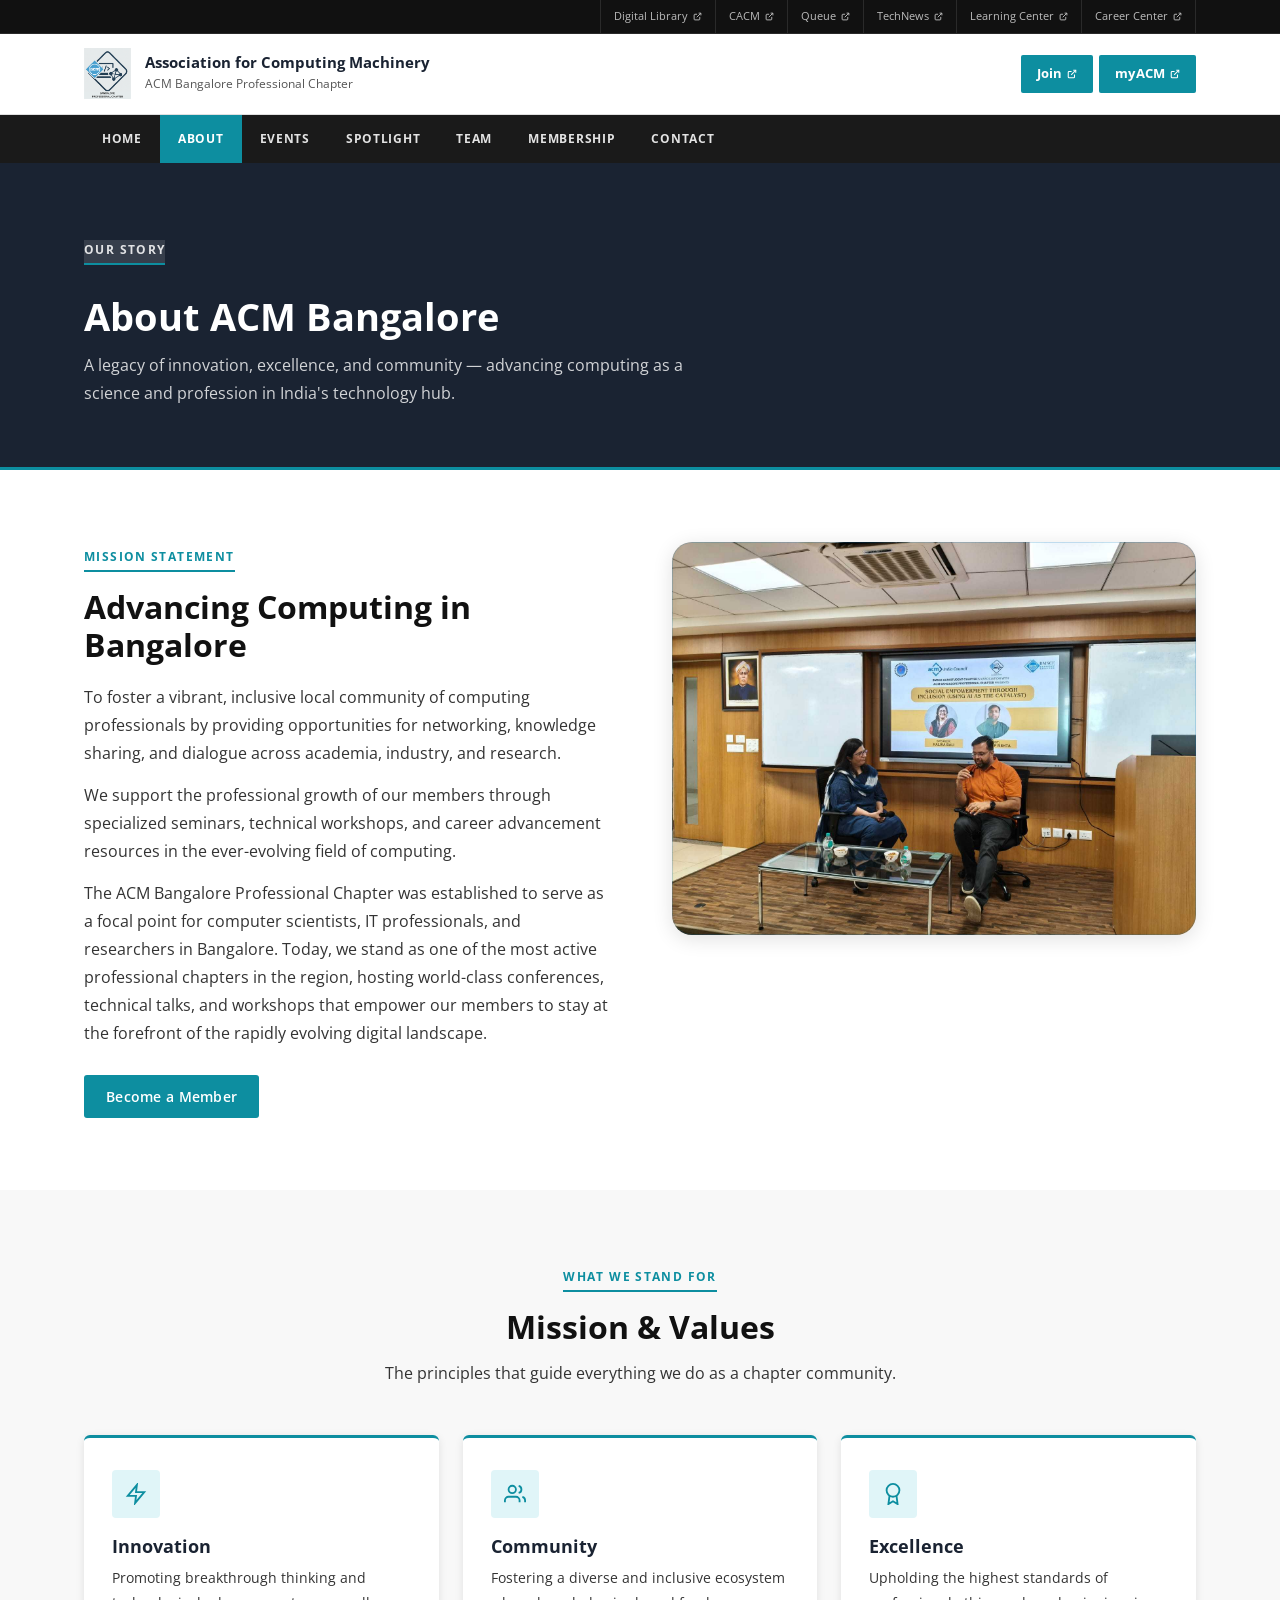
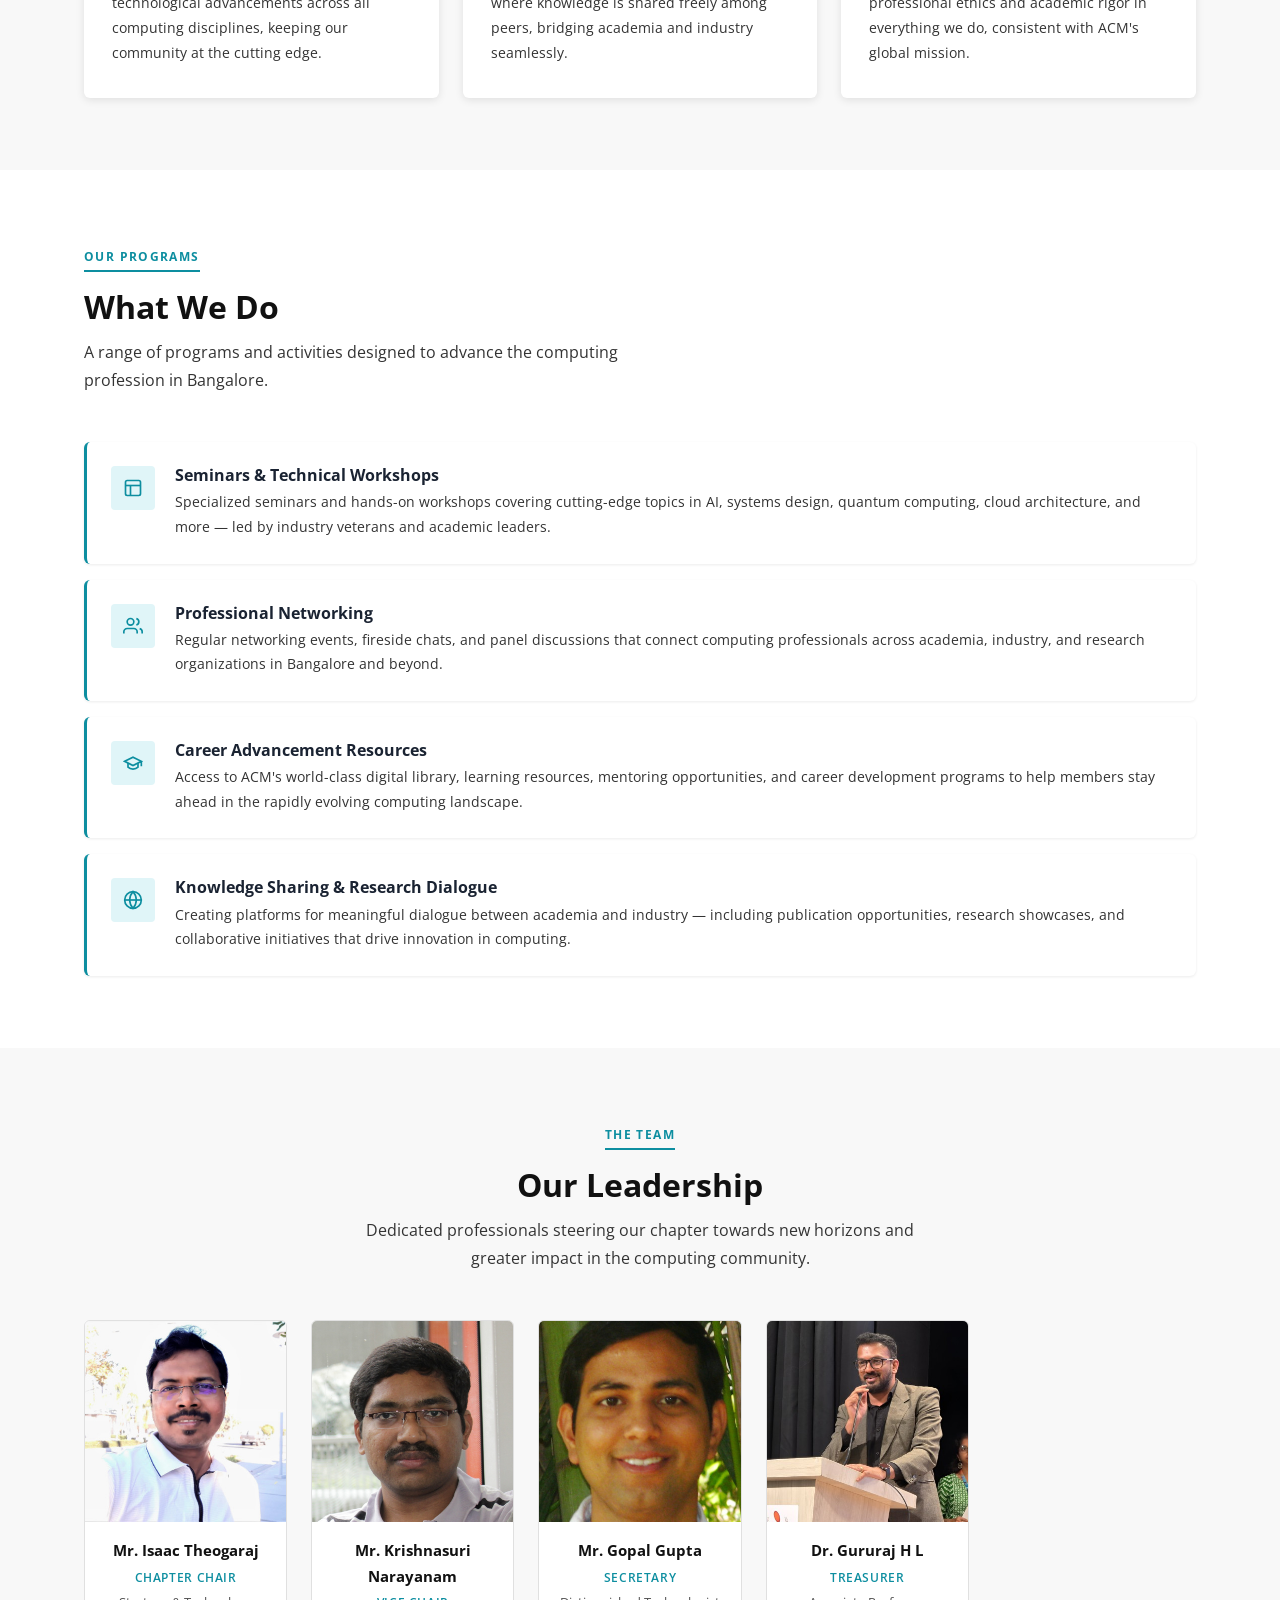
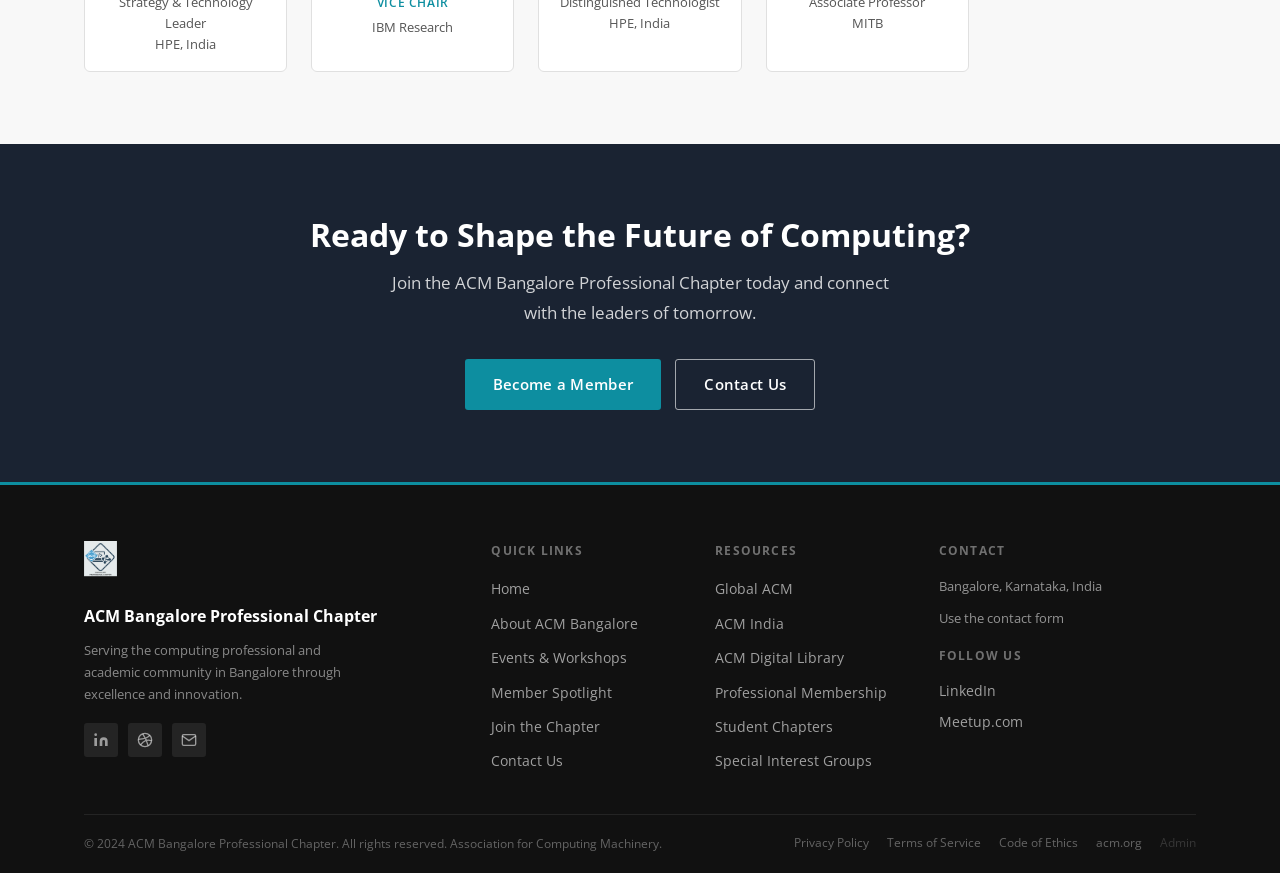
==== commit f92cedd6: "Update leadership: Isaac Theogaraj as Chair, Krishnasuri Narayanam as Vice Chair (IBM Research), upd" ====
--- a/about.html
+++ b/about.html
@@ -294,29 +294,20 @@
       <div class="leadership-grid">
 
         <div class="person-card">
-          <img src="assets/image4.jpeg" alt="Dr. Anbumunee Ponniah" class="person-card__img" />
+          <img src="assets/image8.jpeg" alt="Mr. Isaac Theogaraj" class="person-card__img" />
           <div class="person-card__body">
-            <div class="person-card__name">Dr. Anbumunee Ponniah</div>
+            <div class="person-card__name">Mr. Isaac Theogaraj</div>
             <div class="person-card__role">Chapter Chair</div>
-            <div class="person-card__org">Chief Architect<br>IBM India Software Labs</div>
+            <div class="person-card__org">Strategy &amp; Technology Leader<br>HPE, India</div>
           </div>
         </div>
 
         <div class="person-card">
-          <img src="assets/image5.jpeg" alt="Dr. Renuka Sindhgatta" class="person-card__img" />
+          <img src="assets/image5.jpeg" alt="Mr. Krishnasuri Narayanam" class="person-card__img" />
           <div class="person-card__body">
-            <div class="person-card__name">Dr. Renuka Sindhgatta</div>
+            <div class="person-card__name">Mr. Krishnasuri Narayanam</div>
             <div class="person-card__role">Vice Chair</div>
-            <div class="person-card__org">STSM<br>IBM Research India</div>
-          </div>
-        </div>
-
-        <div class="person-card">
-          <img src="assets/image6.jpeg" alt="Dr. Gururaj H L" class="person-card__img" />
-          <div class="person-card__body">
-            <div class="person-card__name">Dr. Gururaj H L</div>
-            <div class="person-card__role">Treasurer</div>
-            <div class="person-card__org">Associate Professor<br>MIT-MAHE, India</div>
+            <div class="person-card__org">IBM Research</div>
           </div>
         </div>
 
@@ -330,11 +321,11 @@
         </div>
 
         <div class="person-card">
-          <img src="assets/image8.jpeg" alt="Mr. Isaac Theogaraj" class="person-card__img" />
+          <img src="assets/image6.jpeg" alt="Dr. Gururaj H L" class="person-card__img" />
           <div class="person-card__body">
-            <div class="person-card__name">Mr. Isaac Theogaraj</div>
-            <div class="person-card__role">Membership Chair</div>
-            <div class="person-card__org">Strategy &amp; Technology Leader<br>HPE, India</div>
+            <div class="person-card__name">Dr. Gururaj H L</div>
+            <div class="person-card__role">Treasurer</div>
+            <div class="person-card__org">Associate Professor<br>MITB</div>
           </div>
         </div>
 
